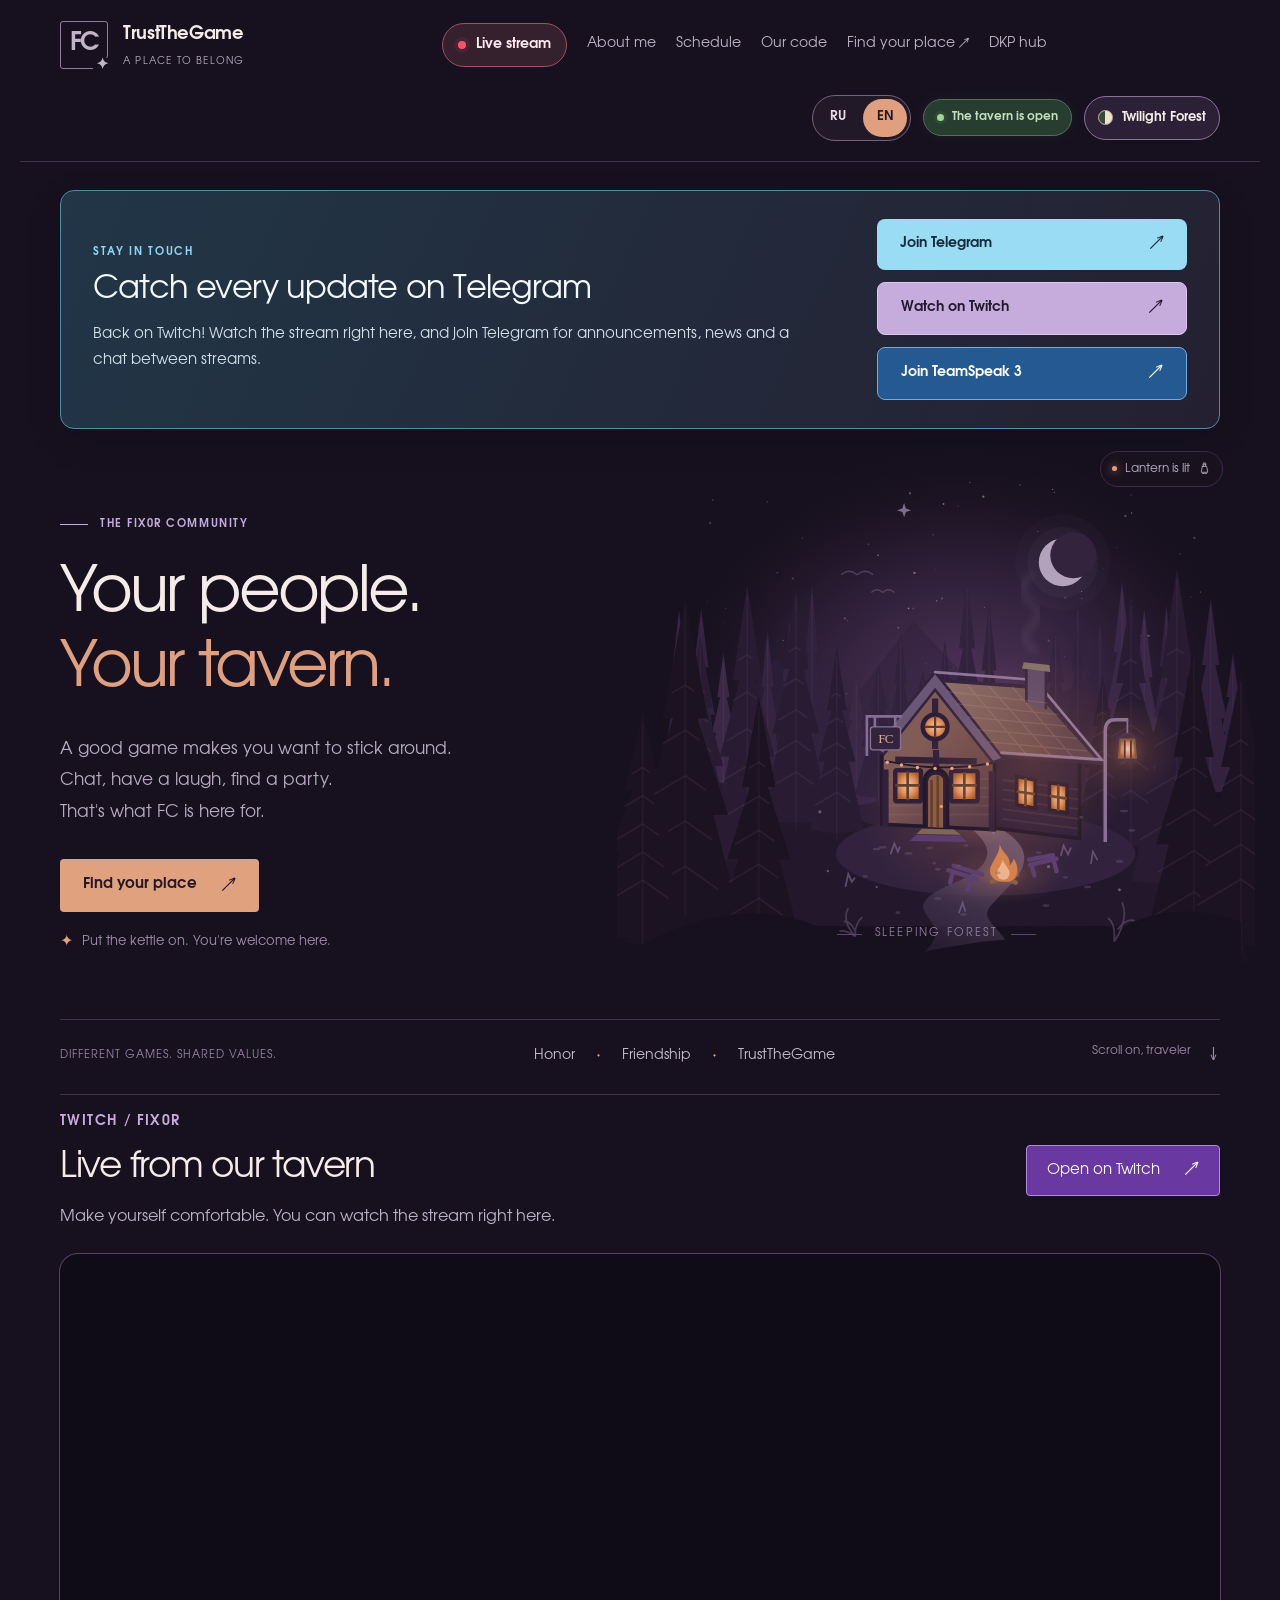
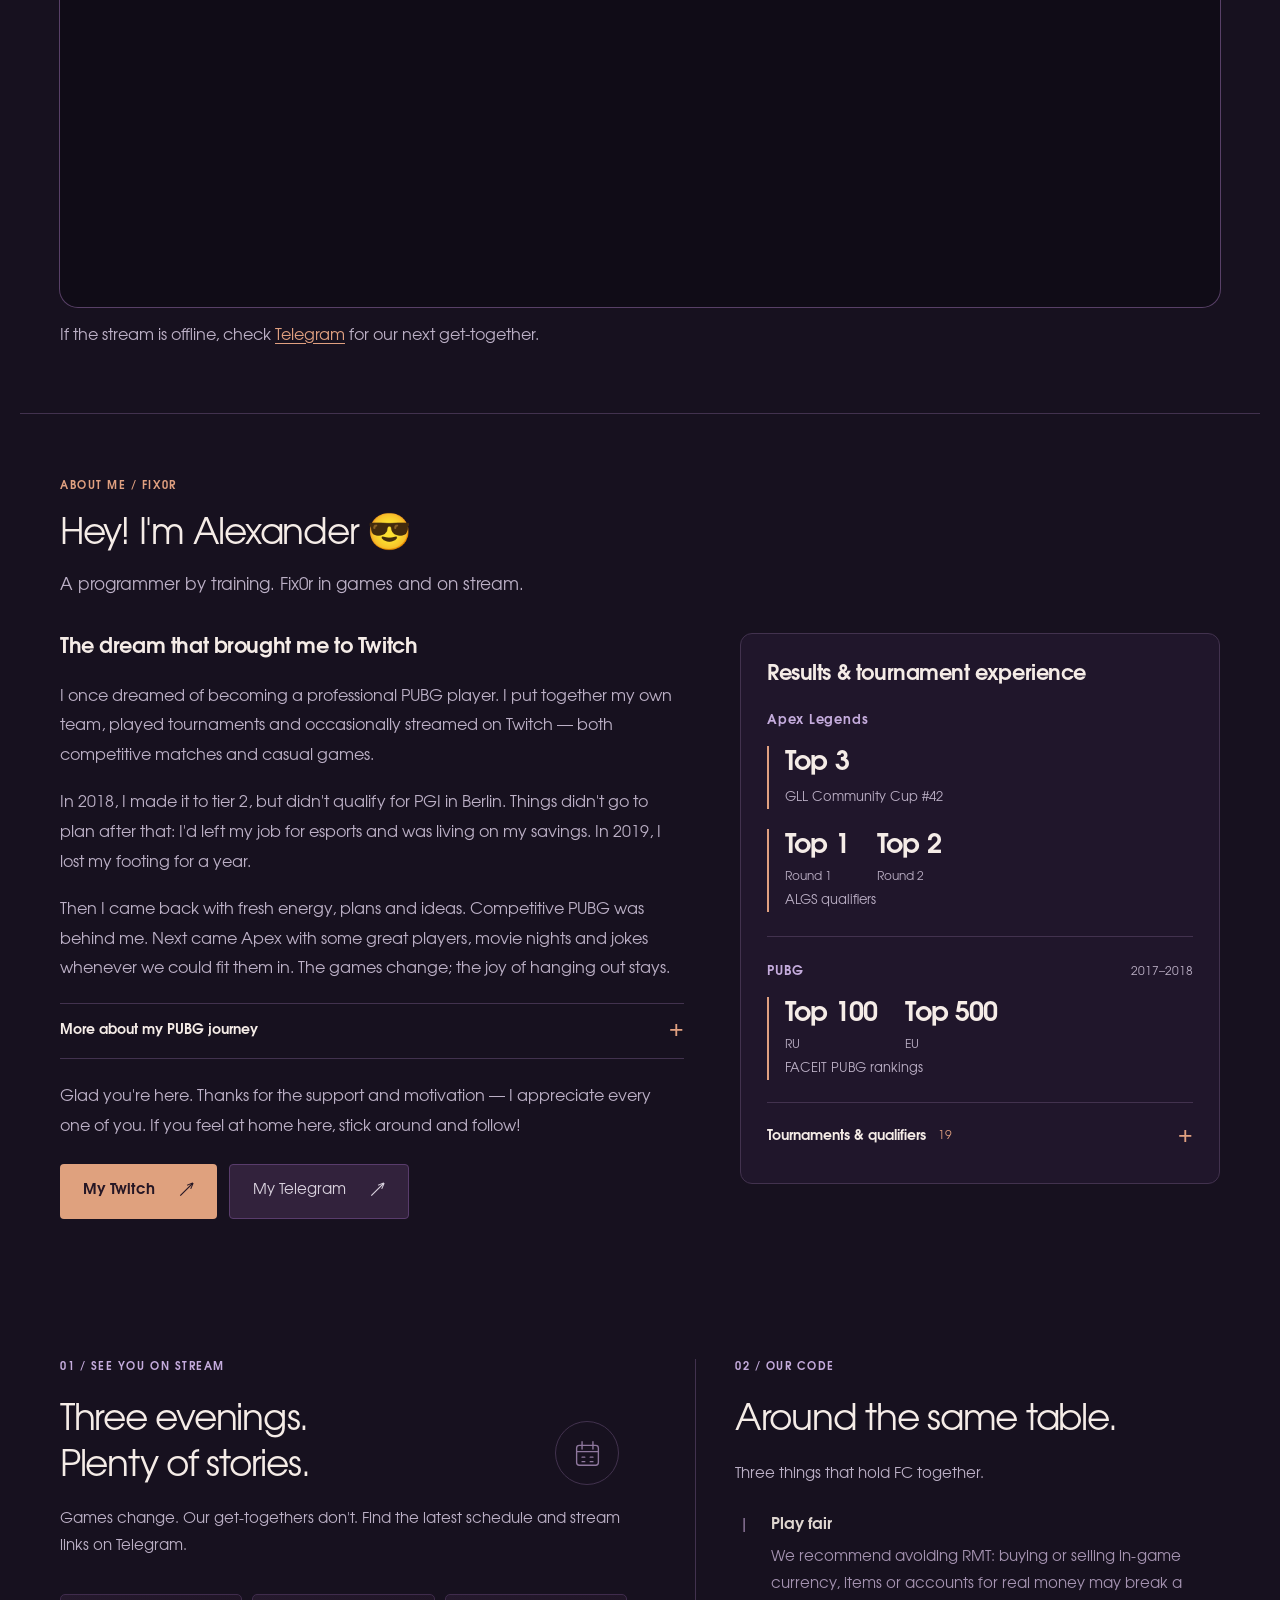
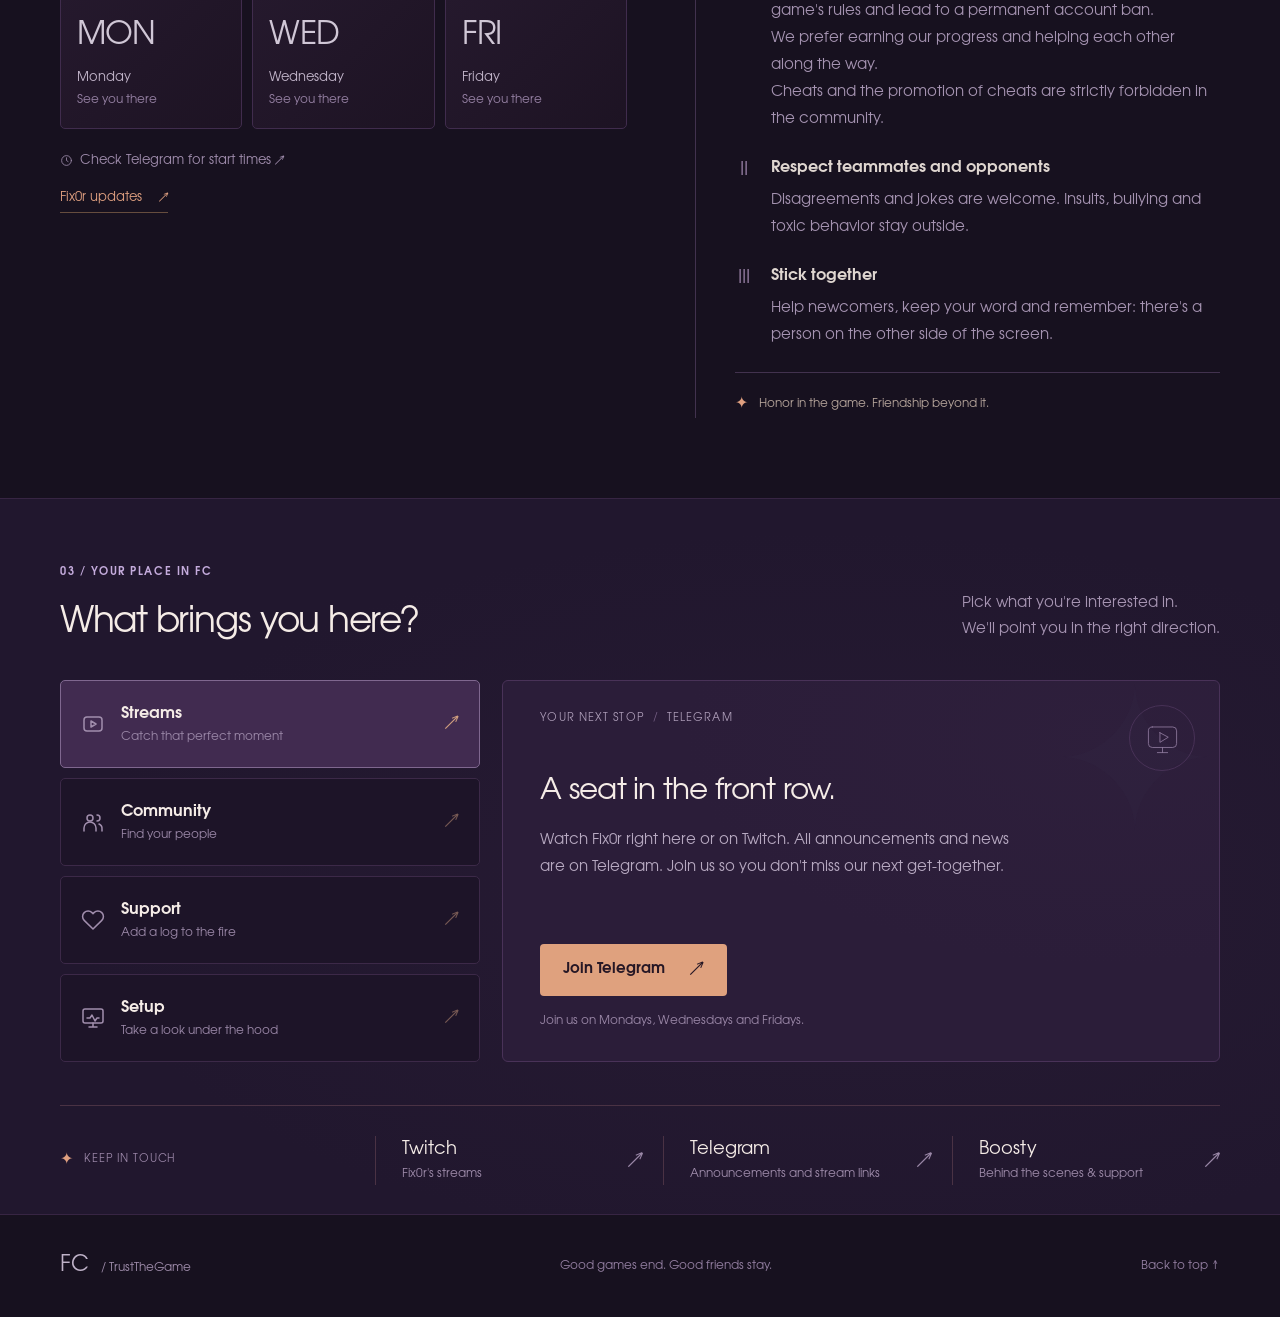
==== en/index.html @ a94eff2b "Add complete RU/EN interface and shared language switch" ====
<!doctype html>
<html lang="en" data-home-language="en">
<head>
  <meta charset="UTF-8">
  <meta name="viewport" content="width=device-width, initial-scale=1.0">
  <meta name="theme-color" content="#17111f">
  <meta name="robots" content="noindex, nofollow">
  <meta name="description" content="A cozy tavern for FC / TrustTheGame. Fix0r&#x27;s streams, friendship and fair play. Join us on Mondays, Wednesdays and Fridays.">
  <title>FC / TrustTheGame — Your Tavern</title>
  <link rel="icon" type="image/svg+xml" href="/favicon.svg">
  <script src="/language.js?v=1"></script>
  <script src="/theme.js?v=3"></script>
  <link rel="stylesheet" href="/style.css?v=8">
  <link rel="preload" href="/fonts/URWGothic-Book.otf" as="font" type="font/otf" crossorigin>
  <link rel="stylesheet" href="/typography.css">
  <link rel="stylesheet" href="/telegram-notice.css?v=5">
  <link rel="stylesheet" href="/twitch-player.css?v=1">
  <link rel="stylesheet" href="/stream-navigation.css?v=1">
  <link rel="stylesheet" href="/theme.css?v=4">
  <link rel="stylesheet" href="/about.css?v=1">
  <link rel="stylesheet" href="/language.css?v=1">
  <script src="/app.js?v=2" defer></script>
</head>
<body class="site-home">
  <a class="skip-link" href="#main">Skip to content</a>
  <header class="header wrap">
    <a class="brand" href="#home" aria-label="FC / TrustTheGame — home">
      <span class="brand-mark">FC<span class="brand-spark">✦</span></span>
      <span class="brand-name">TrustTheGame<span>A PLACE TO BELONG</span></span>
    </a>
    <nav aria-label="Main navigation">
      <a class="live-nav-link" href="#twitch-stream"><span class="live-nav-dot" aria-hidden="true"></span>Live stream</a>
      <a class="about-nav-link" href="#about">About me</a>
      <a href="#schedule">Schedule</a>
      <a href="#code">Our code</a>
      <a href="#explore">Find your place <span aria-hidden="true">↗</span></a>
    <a href="/dkp/?lang=en">DKP hub</a></nav>
    <div class="header-tools"><div class="language-switch" role="group" aria-label="Site language"><a href="/?lang=ru" data-language="ru" lang="ru" hreflang="ru" aria-label="Русский">RU</a><a href="/en/?lang=en" data-language="en" lang="en" hreflang="en" aria-label="English" aria-current="true">EN</a></div><span class="welcome-badge" aria-label="The tavern is open"><span class="welcome-dot" aria-hidden="true"></span>The tavern is open</span><button class="theme-toggle" type="button" data-theme-toggle aria-label="Forest &amp; Cream theme" aria-pressed="false" hidden><span class="theme-swatch" aria-hidden="true"></span><span data-theme-label>Twilight Forest</span></button></div>
  </header>
  <main id="main">
    <section class="telegram-notice wrap" aria-labelledby="telegram-title">
      <div class="telegram-notice-card">
        <div class="telegram-notice-copy">
          <p class="telegram-kicker">STAY IN TOUCH</p>
          <h2 id="telegram-title">Catch every update on Telegram</h2>
          <p>Back on Twitch! Watch the stream right here, and join Telegram for announcements, news and a chat between streams.</p>
        </div>
        <div class="telegram-notice-actions">
          <a class="button telegram-button" href="https://t.me/fix0rStream" target="_blank" rel="noopener noreferrer">Join Telegram <span aria-hidden="true">↗</span></a>
          <a class="button twitch-stream-button" href="https://www.twitch.tv/fix0r" target="_blank" rel="noopener noreferrer">Watch on Twitch <span aria-hidden="true">↗</span></a>
          <a class="button teamspeak-button" href="ts3server://sleepingforest.cleanvoice.ru" title="Open sleepingforest.cleanvoice.ru in TeamSpeak 3">Join TeamSpeak 3 <span aria-hidden="true">↗</span></a>
        </div>
      </div>
    </section>
    <section id="home" class="hero wrap" aria-labelledby="hero-title">
      <div class="hero-copy">
        <p class="eyebrow"><span></span> THE FIX0R COMMUNITY</p>
        <h1 id="hero-title">Your people.<br><em>Your tavern.</em></h1>
        <p class="intro">A good game makes you want to stick around.<br class="desktop-break"> Chat, have a laugh, find a party.<br class="desktop-break"> That&#x27;s what FC is here for.</p>
        <a class="button primary" href="#explore">Find your place <span aria-hidden="true">↗</span></a>
        <p class="hero-note"><span class="tiny-star" aria-hidden="true">✦</span> Put the kettle on. You&#x27;re welcome here.</p>
      </div>
      <div class="hero-art lantern-on">
        <img class="theme-art-original" src="/forest.svg" alt="The FC tavern among tall pines, under the stars and a warm lantern glow" width="720" height="650" fetchpriority="high">
        <img class="theme-art-forest" src="/forest-green.svg" alt="The FC tavern among tall pines, under the stars and a warm lantern glow" width="720" height="650" fetchpriority="high">
        <div class="art-caption"><span class="small-rule"></span> SLEEPING FOREST <span class="small-rule"></span></div>
        <button class="lantern-switch" type="button" aria-pressed="true" aria-label="Turn off the lantern"><span class="lantern-dot"></span><span id="lantern-label">Lantern is lit</span><svg viewBox="0 0 24 24" aria-hidden="true"><path d="M9 4h6M10 2h4M8 8h8l2 11H6L8 8Zm2-4v4m4-4v4M8 21h8"/></svg></button>
      </div>
      <div class="hero-bottom"><span>DIFFERENT GAMES. SHARED VALUES.</span><div><span>Honor</span><span class="diamond" aria-hidden="true">◆</span><span>Friendship</span><span class="diamond" aria-hidden="true">◆</span><span>TrustTheGame</span></div><a href="#schedule" aria-label="Go to the schedule">Scroll on, traveler <span aria-hidden="true">↓</span></a></div>
    </section>

    <section id="twitch-stream" class="twitch-stream wrap" aria-labelledby="twitch-stream-title">
      <div class="twitch-stream-heading">
        <div>
          <p class="twitch-stream-kicker">TWITCH / FIX0R</p>
          <h2 id="twitch-stream-title">Live from our tavern</h2>
          <p class="twitch-stream-intro">Make yourself comfortable. You can watch the stream right here.</p>
        </div>
        <a class="button twitch-stream-link" href="https://www.twitch.tv/fix0r" target="_blank" rel="noopener noreferrer">Open on Twitch <span aria-hidden="true">↗</span></a>
      </div>
      <div class="twitch-player-window">
        <iframe class="twitch-embed-frame"
          src="https://player.twitch.tv/?channel=fix0r&amp;parent=fix0r.ru&amp;parent=www.fix0r.ru&amp;parent=fix0r.online&amp;parent=www.fix0r.online&amp;parent=fc-trustthegame-tavern.mrfix0r.chatgpt.site&amp;autoplay=false"
          title="Fix0r live on Twitch" width="960" height="540"
          loading="lazy" allow="autoplay; fullscreen; picture-in-picture" allowfullscreen
          referrerpolicy="strict-origin-when-cross-origin"></iframe>
        <div class="twitch-mobile-note">
          <p>Turn your phone sideways to watch here, or open the stream on Twitch.</p>
          <a class="button twitch-stream-link" href="https://www.twitch.tv/fix0r" target="_blank" rel="noopener noreferrer">Watch on Twitch <span aria-hidden="true">↗</span></a>
        </div>
      </div>
      <p class="twitch-stream-note">If the stream is offline, check <a href="https://t.me/fix0rStream" target="_blank" rel="noopener noreferrer">Telegram</a> for our next get-together.</p>
    </section>

    <section id="about" class="about wrap" aria-labelledby="about-title">
      <div class="about-heading">
        <p class="eyebrow">ABOUT ME / FIX0R</p>
        <h2 id="about-title">Hey! I&#x27;m Alexander <span aria-hidden="true">😎</span></h2>
        <p class="about-intro">A programmer by training. Fix0r in games and on stream.</p>
      </div>
      <div class="about-grid">
        <div class="about-story">
          <h3>The dream that brought me to Twitch</h3>
          <p>I once dreamed of becoming a professional PUBG player. I put together my own team, played tournaments and occasionally streamed on Twitch — both competitive matches and casual games.</p>
          <p>In 2018, I made it to tier 2, but didn&#x27;t qualify for PGI in Berlin. Things didn&#x27;t go to plan after that: I&#x27;d left my job for esports and was living on my savings. In 2019, I lost my footing for a year.</p>
          <p>Then I came back with fresh energy, plans and ideas. Competitive PUBG was behind me. Next came Apex with some great players, movie nights and jokes whenever we could fit them in. The games change; the joy of hanging out stays.</p>
          <details class="about-details about-teams">
            <summary>More about my PUBG journey</summary>
            <div class="about-details-body">
              <p>I started as captain and shot-caller for RearGuarD, a team I built myself. I later played for Union, Per Aspera Ad Astra and Hello.</p>
              <p>I had offers from WinStrike and CrowCrowd: the first didn&#x27;t work out, and I turned down the second. Some former teammates went on to work at NaVi — not as players, just to be clear.</p>
              <p>Back then, the stream was almost entirely about competitive PUBG. Other games only appeared during breaks when I needed a change of pace.</p>
            </div>
          </details>
          <div class="about-thanks">
            <p>Glad you&#x27;re here. Thanks for the support and motivation — I appreciate every one of you. If you feel at home here, stick around and follow!</p>
            <div class="about-actions">
              <a class="button primary" href="https://www.twitch.tv/fix0r" target="_blank" rel="noopener noreferrer">My Twitch <span aria-hidden="true">↗</span></a>
              <a class="button secondary" href="https://t.me/fix0rStream" target="_blank" rel="noopener noreferrer">My Telegram <span aria-hidden="true">↗</span></a>
            </div>
          </div>
        </div>
        <div class="about-record" aria-labelledby="about-record-title">
          <h3 id="about-record-title">Results &amp; tournament experience</h3>
          <div class="about-game">
            <h4>Apex Legends</h4>
            <div class="about-result">
              <strong class="about-place">Top 3</strong>
              <p>GLL Community Cup #42</p>
            </div>
            <div class="about-result">
              <div class="about-rounds"><strong>Top 1 <small>Round 1</small></strong><strong>Top 2 <small>Round 2</small></strong></div>
              <p>ALGS qualifiers</p>
            </div>
          </div>
          <div class="about-game">
            <h4>PUBG <span>2017–2018</span></h4>
            <div class="about-result">
              <div class="about-rounds"><strong>Top 100 <small>RU</small></strong><strong>Top 500 <small>EU</small></strong></div>
              <p>FACEIT PUBG rankings</p>
            </div>
            <details class="about-details about-tournaments">
              <summary>Tournaments &amp; qualifiers <span class="about-count">19</span></summary>
              <div class="about-details-body">
                <p class="about-record-note">My PUBG tournament experience in 2017–2018.</p>
                <h5>Qualifiers</h5>
                <ul>
                  <li>IEM Katowice 2018 EU Open Qual</li>
                  <li>PGI Global Invitational CIS Qual</li>
                  <li>DreamHack PUBG Showdown Austin 2018 Qual</li>
                  <li>GLL Season 1 EU Open Qual</li>
                  <li>GLL Season 2 CIS Open Qual</li>
                  <li>GLL Season 3 CIS Open Qual</li>
                  <li>OGA Pit Series Open Qual</li>
                  <li>QIWI Teamplay Open Qual</li>
                </ul>
                <h5>Finals, series &amp; LAN events</h5>
                <ul>
                  <li>StarLadder Open Cup Finals</li>
                  <li>PUBGOnline OpenSeries</li>
                  <li>MID.TV</li>
                  <li>XPulZ CIS Tournaments</li>
                  <li>DreamHack Weekly</li>
                  <li>Legion Esports</li>
                  <li>Omen by HP Family Dinner</li>
                  <li>Company Vacation — Duo — Wild West</li>
                  <li>Chicken Breakfast — Sanhok EU</li>
                  <li>MOVE UP Esports PUBG Duo LAN</li>
                  <li>Alienware Cup Duo LAN</li>
                </ul>
              </div>
            </details>
          </div>
        </div>
      </div>
    </section>


    <section class="gathering wrap" aria-label="Streams and community rules">
      <div id="schedule" class="schedule">
        <p class="eyebrow">01 / SEE YOU ON STREAM</p>
        <div class="section-title"><h2>Three evenings.<br>Plenty of stories.</h2><span class="line-icon"><svg viewBox="0 0 32 32" aria-hidden="true"><rect x="4" y="7" width="24" height="22" rx="3"/><path d="M4 14h24M10 3v8M22 3v8m-12 9h3m6 0h3m-12 5h3m6 0h3"/></svg></span></div>
        <p class="section-intro">Games change. Our get-togethers don&#x27;t. Find the latest schedule and stream links on Telegram.</p>
        <div class="days" aria-label="Streaming days">
          <div class="day"><span class="day-abbr">MON</span><span>Monday</span><small>See you there</small></div>
          <div class="day"><span class="day-abbr">WED</span><span>Wednesday</span><small>See you there</small></div>
          <div class="day"><span class="day-abbr">FRI</span><span>Friday</span><small>See you there</small></div>
        </div>
        <div class="schedule-foot"><span><svg viewBox="0 0 24 24" aria-hidden="true"><circle cx="12" cy="12" r="9"/><path d="M12 7v5l3 2"/></svg><a href="https://t.me/fix0rStream" target="_blank" rel="noopener noreferrer">Check Telegram for start times ↗</a></span><a href="https://t.me/fix0rStream" target="_blank" rel="noopener noreferrer">Fix0r updates <span aria-hidden="true">↗</span></a></div>
      </div>
      <div id="code" class="code-card">
        <p class="eyebrow">02 / OUR CODE</p>
        <h2>Around the same table.</h2>
        <p class="section-intro">Three things that hold FC together.</p>
        <ul class="rules">
          <li><span class="rule-number">I</span><div><h3>Play fair</h3><p>We recommend avoiding RMT: buying or selling in-game currency, items or accounts for real money may break a game&#x27;s rules and lead to a permanent account ban.</p><p>We prefer earning our progress and helping each other along the way.</p><p>Cheats and the promotion of cheats are strictly forbidden in the community.</p></div></li>
          <li><span class="rule-number">II</span><div><h3>Respect teammates and opponents</h3><p>Disagreements and jokes are welcome. Insults, bullying and toxic behavior stay outside.</p></div></li>
          <li><span class="rule-number">III</span><div><h3>Stick together</h3><p>Help newcomers, keep your word and remember: there&#x27;s a person on the other side of the screen.</p></div></li>
        </ul>
        <div class="code-signature"><span class="tiny-star" aria-hidden="true">✦</span> Honor in the game. Friendship beyond it.</div>
      </div>
    </section>

    <section id="explore" class="explore" aria-labelledby="explore-title">
      <div class="wrap">
        <div class="explore-header"><div><p class="eyebrow">03 / YOUR PLACE IN FC</p><h2 id="explore-title">What brings you here?</h2></div><p>Pick what you&#x27;re interested in.<br>We&#x27;ll point you in the right direction.</p></div>
        <div class="navigator">
          <div class="interest-list" role="tablist" aria-label="What interests you" aria-orientation="vertical">
            <button id="tab-streams" class="interest active" type="button" role="tab" aria-selected="true" aria-controls="panel-streams" tabindex="0" data-interest="streams"><span class="interest-icon"><svg viewBox="0 0 24 24" aria-hidden="true"><rect x="3" y="5" width="18" height="14" rx="3"/><path d="m10 9 5 3-5 3V9Z"/></svg></span><span><strong>Streams</strong><small>Catch that perfect moment</small></span><span class="interest-arrow" aria-hidden="true">↗</span></button>
            <button id="tab-community" class="interest" type="button" role="tab" aria-selected="false" aria-controls="panel-community" tabindex="-1" data-interest="community"><span class="interest-icon"><svg viewBox="0 0 24 24" aria-hidden="true"><circle cx="9" cy="8" r="3"/><path d="M3 21v-3a6 6 0 0 1 12 0v3M16 5a3 3 0 0 1 0 6m2 3a5 5 0 0 1 3 5v2"/></svg></span><span><strong>Community</strong><small>Find your people</small></span><span class="interest-arrow" aria-hidden="true">↗</span></button>
            <button id="tab-support" class="interest" type="button" role="tab" aria-selected="false" aria-controls="panel-support" tabindex="-1" data-interest="support"><span class="interest-icon"><svg viewBox="0 0 24 24" aria-hidden="true"><path d="M20.8 4.6a5.5 5.5 0 0 0-7.8 0l-1 1-1-1a5.5 5.5 0 0 0-7.8 7.8L12 21l8.8-8.6a5.5 5.5 0 0 0 0-7.8Z"/></svg></span><span><strong>Support</strong><small>Add a log to the fire</small></span><span class="interest-arrow" aria-hidden="true">↗</span></button>
            <button id="tab-setup" class="interest" type="button" role="tab" aria-selected="false" aria-controls="panel-setup" tabindex="-1" data-interest="setup"><span class="interest-icon"><svg viewBox="0 0 24 24" aria-hidden="true"><rect x="2" y="3" width="20" height="14" rx="2"/><path d="M8 21h8m-4-4v4m-6-9h3l2-3 3 6 2-3h2"/></svg></span><span><strong>Setup</strong><small>Take a look under the hood</small></span><span class="interest-arrow" aria-hidden="true">↗</span></button>
          </div>
          <div class="panels">
            <div id="panel-streams" class="interest-panel" role="tabpanel" aria-labelledby="tab-streams" tabindex="0">
              <span class="panel-tag">YOUR NEXT STOP <span aria-hidden="true">/</span> TELEGRAM</span>
              <div class="panel-emblem" aria-hidden="true"><svg viewBox="0 0 64 64"><rect x="10" y="14" width="44" height="32" rx="6"/><path d="m28 23 13 7-13 8V23ZM24 54h16m-8-8v8"/></svg></div>
              <h3>A seat in the front row.</h3>
              <p>Watch Fix0r right here or on Twitch. All announcements and news are on Telegram. Join us so you don&#x27;t miss our next get-together.</p>
              <a class="button primary" href="https://t.me/fix0rStream" target="_blank" rel="noopener noreferrer">Join Telegram <span aria-hidden="true">↗</span></a>
              <span class="panel-footnote">Join us on Mondays, Wednesdays and Fridays.</span>
            </div>
            <div id="panel-community" class="interest-panel" role="tabpanel" aria-labelledby="tab-community" tabindex="0" hidden>
              <span class="panel-tag">YOUR NEXT STOP <span aria-hidden="true">/</span> COMMUNITY</span>
              <div class="panel-emblem" aria-hidden="true"><svg viewBox="0 0 64 64"><circle cx="24" cy="23" r="8"/><path d="M8 53v-5a16 16 0 0 1 32 0v5M42 15a8 8 0 0 1 0 16m3 8a13 13 0 0 1 12 13"/></svg></div>
              <h3>There&#x27;s a seat for you.</h3>
              <p>Drop into TeamSpeak 3 or Discord to find a party, hang out and coordinate in-game. Telegram has all the announcements and news to keep you in the loop.</p>
              <div class="community-actions">
                <a class="button primary" href="ts3server://sleepingforest.cleanvoice.ru">Join TeamSpeak 3 <span aria-hidden="true">↗</span></a>
                <a class="button discord-button" href="https://discord.gg/ShpFugY2jz" target="_blank" rel="noopener noreferrer">Join Discord <span aria-hidden="true">↗</span></a>
              </div>
              <span class="panel-footnote">Server: <strong style="overflow-wrap:anywhere">sleepingforest.cleanvoice.ru</strong><br>You&#x27;ll need TeamSpeak 3 installed. If the button doesn&#x27;t work, open Connections → Connect and enter the server address.</span>
            </div>
            <div id="panel-support" class="interest-panel" role="tabpanel" aria-labelledby="tab-support" tabindex="0" hidden>
              <span class="panel-tag">YOUR NEXT STOP <span aria-hidden="true">/</span> BOOSTY</span>
              <div class="panel-emblem" aria-hidden="true"><svg viewBox="0 0 64 64"><path d="M32 55 11 34a13 13 0 0 1 18-19l3 3 3-3a13 13 0 0 1 18 19L32 55Z"/><path d="m32 25 2 6 6 1-6 2-2 6-2-6-6-2 6-1 2-6Z"/></svg></div>
              <h3>Keep the fire burning.</h3>
              <p>On Boosty: the story of FC, life behind the stream, bots and Fix0r&#x27;s tech experiments. Your support keeps it all going. And you don&#x27;t need a subscription to belong here.</p>
              <a class="button primary" href="https://boosty.to/fix0r" target="_blank" rel="noopener noreferrer">Visit Boosty <span aria-hidden="true">↗</span></a>
              <span class="panel-footnote">Thanks for keeping the tavern going.</span>
            </div>
            <div id="panel-setup" class="interest-panel setup-panel" role="tabpanel" aria-labelledby="tab-setup" tabindex="0" hidden>
              <span class="panel-tag">YOUR NEXT STOP <span aria-hidden="true">/</span> BEHIND THE SCENES</span>
              <h3>Magic? Almost. My setup.</h3>
              <p>What powers Fix0r&#x27;s stream: solid hardware, OBS and a little homemade code.</p>
              <dl class="specs"><div><dt>CPU</dt><dd>Intel Core i9-14900K</dd></div><div><dt>GPU</dt><dd>RTX 4090 TUF OC</dd></div><div><dt>Memory</dt><dd>32 GB DDR5</dd></div><div><dt>Behind the scenes</dt><dd>OBS · Streamer.bot · AI bot</dd></div></dl>
              <details class="full-setup"><summary>More setup details <span aria-hidden="true">+</span></summary><dl class="specs"><div><dt>Motherboard</dt><dd>ROG STRIX Z790-H</dd></div><div><dt>SSD</dt><dd>Samsung 990 PRO · 1 TB</dd></div><div><dt>Power supply</dt><dd>Dark Power 13 · 1000 W</dd></div><div><dt>Cooling</dt><dd>ARCTIC Liquid Freezer III 420</dd></div><div><dt>Case</dt><dd>Lian Li Lancool III</dd></div></dl></details>
              <span class="panel-footnote">Got a question about the setup? Find us on TeamSpeak 3: <span style="overflow-wrap:anywhere">sleepingforest.cleanvoice.ru</span>.</span>
            </div>
          </div>
        </div>
        <div class="places" aria-label="Find FC online">
          <div class="places-label"><span class="tiny-star" aria-hidden="true">✦</span> KEEP IN TOUCH</div>
          <a class="place" href="https://www.twitch.tv/fix0r" target="_blank" rel="noopener noreferrer"><span><strong>Twitch</strong><small>Fix0r&#x27;s streams</small></span><span aria-hidden="true">↗</span></a>
          <a class="place" href="https://t.me/fix0rStream" target="_blank" rel="noopener noreferrer"><span><strong>Telegram</strong><small>Announcements and stream links</small></span><span aria-hidden="true">↗</span></a>
          <a class="place" href="https://boosty.to/fix0r" target="_blank" rel="noopener noreferrer"><span><strong>Boosty</strong><small>Behind the scenes &amp; support</small></span><span aria-hidden="true">↗</span></a>
        </div>
      </div>
    </section>
  </main>
  <footer class="footer wrap"><a class="footer-brand" href="#home">FC <span>/ TrustTheGame</span></a><span>Good games end. Good friends stay.</span><a href="#home" aria-label="Back to top">Back to top ↑</a></footer>
</body>
</html>
---- style.css ----
@charset "UTF-8";
:root{--bg:#17111f;--bg2:#20162b;--ink:#f5ece7;--muted:#bcb0c6;--accent:#c5acdd;--copper:#e0a080;--line:#42324e;--serif:Georgia,'Times New Roman',serif;--sans:Arial,Helvetica,sans-serif;color-scheme:dark;font-family:var(--sans);color:var(--ink);background:var(--bg)}
*{box-sizing:border-box}html{scroll-behavior:smooth;scroll-padding-top:26px}body{margin:0;font-size:15px;line-height:1.6;-webkit-font-smoothing:antialiased}a{color:inherit;text-decoration:none}button{font:inherit;color:inherit;cursor:pointer}button,a{-webkit-tap-highlight-color:transparent}button{border:0}svg{width:24px;height:24px;fill:none;stroke:currentColor;stroke-width:1.5;stroke-linecap:round;stroke-linejoin:round}button:focus-visible,a:focus-visible,summary:focus-visible,[tabindex]:focus-visible{outline:2px solid var(--copper);outline-offset:6px}::selection{background:#735d81;color:#fff}.wrap{max-width:1240px;padding-left:40px;padding-right:40px;margin:auto}.header{height:108px;display:flex;align-items:center;justify-content:space-between;border-bottom:1px solid var(--line);position:relative;z-index:2;gap:24px}.brand{display:flex;align-items:center;gap:15px}.brand-mark{display:block;position:relative;border:1px solid #917ba0;color:#c1b4c9;font:700 27px var(--serif);letter-spacing:-2px;width:48px;height:48px;display:grid;place-items:center;border-radius:3px 3px 14px 3px}.brand-spark{position:absolute;bottom:-6px;right:-5px;font-size:15px;background:var(--bg);line-height:16px;padding:0 3px;letter-spacing:0}.brand-name{font-size:17px;letter-spacing:-.3px;font-weight:600}.brand-name>span{font-size:8px;letter-spacing:2.2px;display:block;color:var(--muted);margin-top:3px;font-weight:400}.header nav{display:flex;gap:30px;color:#c0b4c8;font-size:13px}.header nav a{transition:color .2s}.header nav a:hover{color:var(--copper)}.header nav a:last-child span{padding-left:8px;color:var(--copper)}.welcome-badge{border:1px solid #4f725a;border-radius:40px;padding:7px 13px;background:#263d30;color:#c2dfbb;font-size:10px;font-weight:600;white-space:nowrap;display:flex;gap:8px;align-items:center;box-shadow:0 0 16px #7dbb7110}.welcome-dot{width:7px;height:7px;flex-shrink:0;border-radius:50%;background:#a3d58d;box-shadow:0 0 0 3px #a3d58d14}
.hero{display:grid;grid-template-columns:1fr 1.03fr;position:relative;isolation:isolate}.hero-copy{padding-top:87px;z-index:1}.eyebrow{font-size:10px;line-height:1.6;letter-spacing:2.2px;font-weight:600;color:var(--accent);margin:0 0 25px}.hero .eyebrow{display:flex;gap:12px;align-items:center}.eyebrow>span:not(.panel-tag span){width:28px;height:1px;background:var(--accent)}h1,h2,h3,p{margin-top:0}h1{font:400 clamp(58px,6.05vw,83px)/1.08 var(--serif);letter-spacing:-4px;margin-bottom:26px;white-space:nowrap}h1 em{font-weight:400;color:var(--copper)}.intro{color:#b8aac2;font-size:15px;line-height:1.85;margin:0 0 31px}.button{display:inline-flex;align-items:center;justify-content:space-between;gap:36px;font-size:13px;line-height:1.4;min-height:49px;padding:15px 23px;border-radius:4px;transition:background .2s,transform .2s;max-width:100%}.button span{font-size:19px;line-height:16px}.primary{color:#261725;background:#dfa17e;font-weight:600}.primary:hover{background:#efb697;transform:translateY(-2px)}.secondary{background:#32223c;border:1px solid #593c6c;color:#dad3df}.secondary:hover{background:#432e51;transform:translateY(-2px)}.hero-note{font-size:11px;color:#a290ae;margin-top:17px;margin-bottom:0;display:flex;align-items:center;gap:9px}.tiny-star{color:var(--copper);font-size:16px}.hero-art{position:relative;align-self:stretch;margin-left:-14px;margin-right:-35px;min-height:590px}.hero-art:after{content:'';position:absolute;width:230px;height:230px;background:radial-gradient(ellipse,#e1834834,transparent 65%);left:47%;top:36%;pointer-events:none;opacity:0;transition:opacity 1s}.hero-art.lantern-on:after{opacity:1}.hero-art img{width:100%;height:auto;display:block;margin-top:6px;filter:saturate(.6) brightness(.68);transition:filter .9s}.hero-art.lantern-on img{filter:saturate(1) brightness(1)}.art-caption{position:absolute;bottom:75px;left:0;right:0;display:flex;align-items:center;justify-content:center;gap:13px;font-size:9px;letter-spacing:3px;color:#9782a5}.small-rule{width:25px;height:1px;background:#5e4072}.lantern-switch{position:absolute;right:32px;top:22px;display:flex;gap:8px;align-items:center;color:var(--muted);font-size:10px;border:1px solid #3d294a;background:#1a121fb8;border-radius:40px;padding:7px 11px;z-index:1}.lantern-switch:hover{border-color:var(--copper)}.lantern-switch svg{width:13px;height:13px}.lantern-dot{height:5px;width:5px;border-radius:50%;background:#685575;transition:background .4s,box-shadow .4s}.lantern-on .lantern-dot{background:var(--copper);box-shadow:0 0 9px #e59564}.hero-bottom{grid-column:1/-1;display:flex;align-items:center;justify-content:space-between;border-top:1px solid var(--line);border-bottom:1px solid var(--line);min-height:76px;gap:20px}.hero-bottom>span{font-size:9px;letter-spacing:1.5px;color:#9a86a7}.hero-bottom>div{display:flex;align-items:center;gap:21px;font-size:13px;color:#c8bdcf}.diamond{font-size:5px;color:var(--copper)}.hero-bottom>a{font-size:10px;color:#9b87a8;display:flex;gap:16px}.hero-bottom>a span{font-size:18px}
.gathering{display:grid;grid-template-columns:1.08fr 1fr;gap:68px;padding-top:76px;padding-bottom:80px}.gathering .eyebrow{margin-bottom:22px}h2{font:400 41px/1.16 var(--serif);letter-spacing:-1.2px;margin-bottom:17px}.section-title{display:flex;align-items:center;justify-content:space-between;gap:10px}.line-icon{height:64px;width:64px;border:1px solid var(--line);border-radius:50%;display:grid;place-items:center;color:#8f789e;margin-right:8px}.line-icon svg{width:29px;height:29px}.section-intro{font-size:13px;color:var(--muted);margin-bottom:30px}.days{display:grid;grid-template-columns:repeat(3,1fr);gap:10px;margin-top:34px}.day{display:flex;flex-direction:column;align-items:flex-start;gap:1px;padding:22px 16px 17px;background:linear-gradient(135deg,#25192d,#1d1323);border:1px solid #402c4d;border-radius:5px}.day-abbr{font-family:var(--serif);font-size:36px;line-height:1.1;letter-spacing:-1px;color:#d0c7d6;margin-bottom:11px}.day>span:not(.day-abbr){font-size:12px;color:#c3b6cb}.day small{font-size:10px;color:#9883a6}.schedule-foot{padding-top:21px;display:flex;flex-direction:column;gap:16px}.schedule-foot>span{display:flex;align-items:center;gap:7px;font-size:11px;color:#a18eae}.schedule-foot svg{width:13px;height:13px}.schedule-foot>a{font-size:12px;color:var(--copper);align-self:start;border-bottom:1px solid #664d3e;padding-bottom:3px}.schedule-foot>a span{padding-left:13px}.code-card{position:relative;padding-left:39px;border-left:1px solid var(--line)}.code-card h2{font-size:36px;margin-top:4px}.code-card .section-intro{margin-bottom:25px}.rules{list-style:none;margin:0;padding:0}.rules li{display:flex;gap:18px;margin-bottom:19px}.rule-number{font:italic 20px/1.4 var(--serif);color:#907a9e;width:18px;flex-shrink:0;text-align:center}.rules h3{font-size:13px;margin-bottom:4px;font-weight:500;color:#dfd6d0}.rules p{font-size:12px;color:#a593b1;line-height:1.75;margin-bottom:0}.code-signature{font-size:10px;display:flex;align-items:center;gap:11px;color:#b8a79d;border-top:1px solid var(--line);padding-top:17px;margin-top:23px}
.explore{background:#21172e;border-top:1px solid #372543;border-bottom:1px solid #372543;padding-top:65px;padding-bottom:0;background-image:radial-gradient(ellipse at 65% 55%,#37264340,transparent 65%)}.explore-header{display:flex;align-items:flex-end;justify-content:space-between;gap:25px}.explore-header .eyebrow{margin-bottom:18px}.explore-header h2{font-size:46px;margin-bottom:0}.explore-header>p{font-size:12px;color:#a795b3;line-height:1.8;margin-bottom:3px}.navigator{display:grid;grid-template-columns:.82fr 1.4fr;margin-top:34px;gap:22px;margin-bottom:43px}.interest-list{display:flex;flex-direction:column;gap:10px}.interest{background:#1d1428;border:1px solid #3c2948;display:flex;align-items:center;gap:19px;text-align:left;padding:19px 21px;min-height:88px;border-radius:5px;transition:background .2s,border-color .2s;flex:1}.interest.active{background:#412b50;border-color:#7f678f}.interest:hover{border-color:#786287;background:#342141}.interest-icon{display:grid;place-items:center;color:#a18ead;flex-shrink:0}.interest-icon svg{width:24px;height:24px}.interest strong{font-size:14px;font-weight:500;display:block;line-height:1.6}.interest small{display:block;font-size:10px;color:#9c89a9}.interest-arrow{margin-left:auto;color:#d09e7f;font-size:19px;opacity:.5}.interest.active .interest-arrow{opacity:1}.panels{background:radial-gradient(ellipse at 85% 15%,#3b28482d,transparent 50%),#2b1d39;border:1px solid #493258;border-radius:6px;position:relative;overflow:hidden;min-height:382px}.panels:after{content:'✦';font-size:200px;color:#7f678f07;position:absolute;top:-69px;right:0;pointer-events:none}.interest-panel{padding:29px 37px 29px;position:relative;height:100%;display:flex;flex-direction:column;align-items:flex-start;animation:arrive .25s ease}[hidden]{display:none!important}.panel-tag{font-size:9px;letter-spacing:1.7px;color:#ad9db8;display:flex;gap:14px;margin-bottom:40px}.panel-tag>span{color:#796288}.interest-panel h3{font:400 33px/1.2 var(--serif);letter-spacing:-.7px;margin-bottom:15px;position:relative;z-index:1;max-width:80%}.interest-panel>p{font-size:13px;color:#b7a9c1;line-height:1.9;max-width:485px;margin-bottom:24px;position:relative;z-index:1}.panel-emblem{position:absolute;top:24px;right:24px;border:1px solid #473156;border-radius:50%;width:66px;height:66px;display:grid;place-items:center;color:#927ca0}.panel-emblem svg{width:41px;height:41px;stroke-width:1.3}.interest-panel .button{margin-top:auto}.panel-footnote{font-size:10px;color:#9b88a8;margin-top:15px;line-height:1.6}.setup-panel .panel-tag{margin-bottom:26px}.setup-panel h3{max-width:100%;font-size:31px}.setup-panel>p{font-size:12px;line-height:1.7;margin-bottom:12px}.specs{width:100%;margin:0;font-size:12px}.specs>div{display:flex;justify-content:space-between;gap:12px;padding:7px 0;border-bottom:1px solid #3e2a4b}.specs dt{color:#a390af}.specs dd{margin:0;text-align:right;color:#d5cdda}.full-setup{width:100%;font-size:12px}.full-setup summary{list-style:none;display:flex;align-items:center;justify-content:space-between;padding:12px 0 0;cursor:pointer;color:var(--copper)}.full-setup summary::-webkit-details-marker{display:none}.full-setup summary span{font-size:19px;transition:transform .2s}.full-setup[open] summary span{transform:rotate(45deg)}.full-setup[open] summary{padding-bottom:8px}.places{display:grid;grid-template-columns:1.1fr 1fr 1fr 1fr;border-top:1px solid #4a3244;min-height:109px;align-items:center;gap:27px}.places-label{font-size:9px;letter-spacing:1.3px;color:#9b87a8;display:flex;align-items:center;gap:10px}.place{display:flex;align-items:center;justify-content:space-between;background:transparent;border-left:1px solid #4a3244;padding:0 0 0 26px;text-align:left;transition:color .2s;width:100%}.place strong{display:block;font-size:16px;line-height:1.6;font-weight:500}.place small{display:block;font-size:10px;color:#9f8cab}.place>span:last-child{font-size:21px;color:#9b88a8}.place:hover strong,.place:hover>span:last-child{color:var(--copper)}.footer{min-height:102px;display:flex;align-items:center;justify-content:space-between;gap:20px;color:#9580a3;font-size:10px}.footer-brand{font-family:var(--serif);font-size:21px;color:#bfb2c8}.footer-brand span{font:11px var(--sans);padding-left:6px;color:#a18ead}.footer>a:last-child{font-size:11px}.skip-link{position:absolute;top:-60px;left:20px;padding:10px 18px;background:var(--copper);color:var(--bg);z-index:20}.skip-link:focus{top:10px}@keyframes arrive{from{opacity:.4;transform:translateY(4px)}to{opacity:1;transform:translateY(0)}}
@media(min-width:1500px){.wrap{max-width:1320px}.hero-copy{padding-top:100px}.hero-art{min-height:620px}.art-caption{bottom:70px}.hero-bottom{min-height:82px}}
@media(max-width:1050px){.header nav{gap:19px}.welcome-badge{font-size:0;gap:0;padding:9px}.hero-copy{padding-top:64px}h1{font-size:66px;letter-spacing:-3.5px}.hero-art{min-height:550px;display:flex;align-items:center;margin-right:-25px;margin-left:-30px}.hero-art img{width:110%;max-width:110%;margin-left:-10%}.art-caption{bottom:64px}.hero-bottom>span{font-size:8px;max-width:145px}.gathering{gap:32px}.code-card{padding-left:30px}.day{padding:20px 11px 17px}.day>span:not(.day-abbr){font-size:11px}.navigator{grid-template-columns:.85fr 1.3fr;gap:17px}.interest{padding:18px 14px;gap:13px}.interest-panel{padding:27px}.interest-panel h3{font-size:30px;max-width:100%}.panel-tag{max-width:72%;font-size:8px;gap:8px}.panel-emblem{width:50px;height:50px;right:17px;top:17px}.panel-emblem svg{width:33px;height:33px}.places{gap:18px}.place{padding-left:18px}.places-label{font-size:8px;letter-spacing:1px}.hero-bottom>div{gap:15px}.section-title h2{font-size:37px}.line-icon{width:50px;height:50px;margin-right:0;flex-shrink:0}}
@media(max-width:760px){.wrap{padding-left:24px;padding-right:24px}.header{height:88px;flex-wrap:wrap;gap:12px}.brand-name{font-size:15px}.brand-name>span{font-size:7px;letter-spacing:1.5px}.brand-mark{width:39px;height:39px;font-size:23px}.brand{gap:11px}.header nav{margin-left:auto}.header nav a{font-size:11px}.header nav a:not(:last-child){display:none}.welcome-badge{display:none}.hero{grid-template-columns:1fr}.hero-copy{padding-top:47px}.hero .eyebrow{font-size:9px;margin-bottom:21px}h1{font-size:clamp(46px,10.8vw,76px);letter-spacing:-2.7px;line-height:1.08;margin-bottom:23px}.intro{font-size:14px;line-height:1.8;margin-bottom:25px}.hero-art{width:100%;min-width:0;margin:20px 0 24px;min-height:0;display:block;height:auto;aspect-ratio:auto;overflow:visible;align-self:start}.hero-art img{position:static;display:block;width:100%;height:auto;max-width:100%;margin:0;object-fit:contain}.hero-art:after{left:45%;top:37%;width:38%;height:38%}.lantern-switch{top:0;right:0;min-height:44px;padding:10px 14px;font-size:11px;touch-action:manipulation}.art-caption{position:static;margin:0;padding:0 0 12px;font-size:10px;letter-spacing:2.5px}.hero-bottom{display:flex;flex-wrap:wrap;justify-content:space-between;gap:12px;padding:22px 0;min-height:95px}.hero-bottom>span{max-width:100%;font-size:8px;letter-spacing:1.2px}.hero-bottom>div{font-size:12px;gap:16px}.hero-bottom>a{display:none}.gathering{grid-template-columns:1fr;gap:44px;padding-top:48px;padding-bottom:48px}.gathering .eyebrow{font-size:9px;margin-bottom:20px}h2,.section-title h2{font-size:37px}.section-intro{font-size:12px}.days{margin-top:26px;gap:8px}.day{padding:19px 12px 15px}.day-abbr{font-size:33px}.day>span:not(.day-abbr){font-size:11px}.day small{font-size:9px}.schedule-foot{gap:13px}.schedule-foot>span{font-size:10px}.code-card{padding:36px 0 0;border-left:0;border-top:1px solid var(--line)}.code-card h2{font-size:35px}.rules p{font-size:12px}.rules li{gap:17px;margin-bottom:22px}.code-signature{font-size:10px}.explore{padding-top:45px}.explore-header{display:block}.explore-header h2{font-size:40px}.explore-header>p{margin-top:17px;font-size:12px}.explore-header>p br{display:none}.explore-header .eyebrow{font-size:9px}.navigator{grid-template-columns:1fr;margin-top:25px;gap:15px;margin-bottom:32px}.interest-list{display:grid;grid-template-columns:1fr 1fr;gap:8px}.interest{padding:15px 12px;min-height:62px;gap:10px}.interest-icon svg{width:20px;height:20px}.interest strong{font-size:12px}.interest small{display:none}.interest-arrow{font-size:16px}.interest-panel{padding:25px 22px;min-height:366px}.panels{min-height:366px}.panel-emblem{right:18px;top:17px}.panel-tag{margin-bottom:38px;font-size:8px;letter-spacing:1px;max-width:76%}.interest-panel h3{font-size:29px}.interest-panel>p{font-size:12px;line-height:1.9}.interest-panel .button{font-size:12px;gap:24px;min-height:46px}.panel-footnote{font-size:9px}.setup-panel .panel-tag{max-width:100%;font-size:7px}.setup-panel h3{font-size:28px}.specs{font-size:10px}.specs>div{padding:8px 0}.places{grid-template-columns:1fr;gap:0;padding:0 0 15px}.places-label{padding-top:25px;padding-bottom:15px;font-size:9px}.place{border-left:0;border-top:1px solid #382744;padding:17px 0}.place strong{font-size:15px}.place small{font-size:11px}.place>span:last-child{font-size:24px}.footer{padding-top:27px;padding-bottom:27px;flex-wrap:wrap;gap:16px}.footer>span{order:3;width:100%;font-size:10px}.footer-brand{font-size:22px}.footer-brand span{font-size:10px}}
@media(max-width:370px){.wrap{padding-left:18px;padding-right:18px}.header nav a{font-size:10px}.brand-name{font-size:13px}.brand{gap:8px}h1{font-size:43px;letter-spacing:-2.4px}.interest{gap:7px;padding:14px 10px}.interest strong{font-size:11px}.interest-icon svg{width:18px}.hero-bottom>div{font-size:11px}.interest-panel{padding:25px 17px}.interest-panel h3{font-size:26px}.day{padding:18px 10px 14px}.day>span:not(.day-abbr){font-size:10px}}
@media(prefers-reduced-motion:reduce){html{scroll-behavior:auto}*,*:before,*:after{animation:none!important;transition:none!important}}

.schedule-foot>span a:hover{color:var(--copper);text-decoration:underline;text-underline-offset:3px}

/* Community voice links wrap independently on narrow screens. */
.community-actions{display:flex;flex-wrap:wrap;align-items:stretch;gap:12px;width:100%;margin-top:auto}
.interest-panel .community-actions .button{margin-top:0;min-width:0}
.discord-button{background:#5865f2;color:#fff;font-weight:600;border:1px solid #8590ff}
.discord-button:hover{background:#4752c4;transform:translateY(-2px)}
.discord-button:focus-visible{outline:3px solid #f5ece7;outline-offset:5px}
@media(max-width:760px){.community-actions .button{width:100%}}
---- typography.css ----
/* Rounded Cyrillic typography, served with the site. */
@font-face {
  font-family: 'FC Gothic';
  src: url('/fonts/URWGothic-Book.otf') format('opentype');
  font-style: normal;
  font-weight: 400;
  font-display: swap;
}
@font-face {
  font-family: 'FC Gothic';
  src: url('/fonts/URWGothic-Demi.otf') format('opentype');
  font-style: normal;
  font-weight: 600 800;
  font-display: swap;
}
:root {
  --sans: 'FC Gothic', 'Trebuchet MS', sans-serif;
  --serif: var(--sans);
}
body { font-size: 16px; line-height: 1.7; }
h1, h2, h3 { text-wrap: balance; }
.hero-copy, .schedule, .code-card, .panels { min-width: 0; }
h1 {
  font-size: clamp(44px, 4.8vw, 66px);
  line-height: 1.17;
  letter-spacing: -.045em;
  font-weight: 400;
  white-space: normal;
  margin-bottom: 25px;
}
h1 em { font-style: normal; }
h2, .section-title h2, .code-card h2, .explore-header h2 {
  font-size: clamp(30px, 2.8vw, 38px);
  line-height: 1.27;
  letter-spacing: -.035em;
  font-weight: 400;
}
.interest-panel h3, .setup-panel h3 {
  font-size: clamp(25px, 2.3vw, 30px);
  line-height: 1.32;
  letter-spacing: -.025em;
  max-width: 100%;
  font-weight: 400;
}
.intro { font-size: 17px; line-height: 1.85; }
.section-intro, .explore-header > p { font-size: 15px; line-height: 1.75; }
.rules p, .interest-panel > p, .setup-panel > p { font-size: 15px; line-height: 1.8; }
.rules h3 { font-size: 16px; line-height: 1.5; font-weight: 600; margin-bottom: 7px; }
.rules li { margin-bottom: 23px; }
.rule-number { font-size: 19px; font-style: normal; padding-top: 2px; }
.brand-name { font-size: 18px; letter-spacing: -.02em; }
.brand-name > span { font-size: 10px; letter-spacing: .12em; }
.brand-mark { font-size: 25px; letter-spacing: -.08em; }
.header nav { font-size: 14px; gap: 25px; }
.header nav a { white-space: nowrap; }
.welcome-badge { font-size: 12px; }
.eyebrow, .hero .eyebrow, .gathering .eyebrow, .explore-header .eyebrow {
  font-size: 11px;
  letter-spacing: .14em;
  line-height: 1.7;
}
.button, .interest-panel .button { font-size: 15px; line-height: 1.5; gap: 25px; }
.hero-note { font-size: 13px; }
.hero-bottom > span { font-size: 11px; letter-spacing: .09em; }
.hero-bottom > div { font-size: 14px; }
.hero-bottom > a { font-size: 12px; }
.art-caption { font-size: 11px; letter-spacing: .2em; }
.lantern-switch { font-size: 12px; }
.day-abbr { font-size: 32px; line-height: 1.2; letter-spacing: -.025em; }
.day > span:not(.day-abbr) { font-size: 13px; }
.day small { font-size: 12px; }
.schedule-foot > span, .schedule-foot > a { font-size: 13px; line-height: 1.65; }
.schedule-foot svg { flex-shrink: 0; }
.code-signature { font-size: 12px; line-height: 1.75; }
.interest strong { font-size: 16px; font-weight: 600; }
.interest small { font-size: 12px; line-height: 1.6; }
.interest { gap: 16px; padding: 20px; }
.interest-icon, .interest-arrow { flex-shrink: 0; }
.panel-tag, .setup-panel .panel-tag {
  font-size: 11px;
  line-height: 1.7;
  letter-spacing: .1em;
  flex-wrap: wrap;
  max-width: calc(100% - 64px);
  gap: 8px;
  min-height: 38px;
  margin-bottom: 25px;
}
.setup-panel .panel-tag { max-width: 100%; min-height: 0; }
.panel-footnote { font-size: 12px; line-height: 1.75; }
.specs, .full-setup { font-size: 14px; line-height: 1.65; }
.specs > div { padding: 9px 0; }
.specs dd { overflow-wrap: anywhere; }
.places { grid-template-columns: 1.1fr 1fr 1fr 1fr; gap: 20px; }
.places-label { font-size: 11px; letter-spacing: .08em; }
.place strong { font-size: 18px; }
.place small { font-size: 12px; line-height: 1.65; }
.footer { font-size: 12px; }
.footer-brand { font-size: 22px; }
.footer-brand span, .footer > a:last-child { font-size: 12px; }
@media (min-width: 761px) and (max-width: 1050px) {
  h1 { font-size: clamp(38px, 5vw, 52px); }
  .header nav { font-size: 13px; gap: 18px; }
  .welcome-badge { display: none; }
  .hero-bottom { flex-wrap: wrap; padding-top: 18px; padding-bottom: 18px; }
  .hero-bottom > span { max-width: none; }
  .days { gap: 7px; }
  .day { padding: 19px 10px; }
  .day > span:not(.day-abbr) { font-size: 12px; }
  .navigator { grid-template-columns: .9fr 1.3fr; }
  .interest { padding: 17px 14px; gap: 12px; }
  .interest-panel { padding: 27px; }
  .places { grid-template-columns: repeat(3, 1fr); gap: 20px; padding: 24px 0; }
  .places-label { grid-column: 1 / -1; }
  .places > .place:nth-child(2) { border-left: 0; padding-left: 0; }
}
@media (max-width: 760px) {
  .header { height: auto; min-height: 90px; padding-top: 20px; padding-bottom: 20px; }
  .brand-name { font-size: 16px; }
  .brand-name > span { font-size: 9px; letter-spacing: .1em; }
  .header nav { margin-left: 0; }
  .header nav a { font-size: 12px; }
  h1 { font-size: clamp(35px, 9.2vw, 60px); line-height: 1.2; letter-spacing: -.045em; }
  h2, .section-title h2, .code-card h2, .explore-header h2 { font-size: 30px; }
  .intro { font-size: 16px; line-height: 1.85; }
  .desktop-break { display: none; }
  .hero-note { font-size: 13px; }
  .hero-bottom > span { font-size: 11px; }
  .hero-bottom > div { font-size: 13px; gap: 15px; flex-wrap: wrap; }
  .art-caption { font-size: 10px; }
  .lantern-switch { font-size: 11px; }
  .day { padding: 18px 10px; }
  .day-abbr { font-size: 29px; }
  .day > span:not(.day-abbr) { font-size: 12px; }
  .day small { font-size: 11px; }
  .section-intro, .explore-header > p { font-size: 15px; }
  .rules p, .interest-panel > p, .setup-panel > p { font-size: 15px; }
  .code-signature { align-items: flex-start; }
  .interest { padding: 17px 12px; gap: 10px; }
  .interest strong { font-size: 14px; }
  .interest-panel { padding: 26px 22px; }
  .interest-panel h3, .setup-panel h3 { font-size: 26px; }
  .panel-tag, .setup-panel .panel-tag { font-size: 10px; letter-spacing: .08em; }
  .specs, .full-setup { font-size: 13px; }
  .specs > div { gap: 14px; }
  .specs dt { flex-shrink: 0; }
  .places { grid-template-columns: 1fr; gap: 0; }
  .place strong { font-size: 18px; }
  .place small { font-size: 13px; }
  .footer > span { font-size: 12px; line-height: 1.8; }
  .footer-brand span { font-size: 12px; }
}
@media (max-width: 370px) {
  .header nav { width: 100%; }
  .interest { gap: 7px; padding: 15px 9px; }
  .interest strong { font-size: 13px; }
  .interest-panel { padding: 24px 18px; }
  .day > span:not(.day-abbr) { font-size: 11px; }
}
---- telegram-notice.css ----
/* Telegram announcement, scoped to the homepage banner. */
.telegram-notice{padding-top:28px}
.telegram-notice-card{display:flex;align-items:center;justify-content:space-between;gap:32px;padding:28px 32px;border:1px solid #528ba2;border-radius:14px;background:linear-gradient(115deg,#213647,#242031);box-shadow:0 12px 35px #0002}
.telegram-notice-copy{max-width:730px;min-width:0}
.telegram-kicker{color:#90d7f4;font-size:11px;font-weight:700;letter-spacing:.15em;margin:0 0 8px}
.telegram-notice h2{color:#f3f8fc;font-size:clamp(25px,2.5vw,34px);line-height:1.25;margin:0 0 12px;letter-spacing:-.025em}
.telegram-notice-copy>p:last-child{color:#d2dfe9;font-size:15px;line-height:1.75;margin:0}
.telegram-button{flex-shrink:0;background:#9bdcf5;color:#142b3b;font-weight:700;border-radius:8px;gap:16px}
.telegram-button:hover{background:#c1edff}
.telegram-button:focus-visible{outline:3px solid #f5ece7;outline-offset:5px}
@media(max-width:900px){.telegram-notice-card{align-items:flex-start;flex-direction:column;gap:22px}}
@media(max-width:760px){.telegram-notice{padding-top:20px}.telegram-notice-card{padding:24px 20px}.telegram-button{width:100%;font-size:14px}}

.telegram-notice-actions{display:flex;flex-direction:column;gap:12px;flex:0 0 310px;max-width:100%}
.telegram-notice-actions .button{width:100%;min-width:0;font-size:14px;gap:12px}
.twitch-stream-button{background:#c5acdd;color:#24182f;font-weight:700;border-radius:8px;border:1px solid #dcc8ed}
.twitch-stream-button:hover{background:#dcc8ed}
.twitch-stream-button:focus-visible{outline:3px solid #f5ece7;outline-offset:5px}
@media(max-width:900px){.telegram-notice-actions{flex-basis:auto;width:100%;flex-direction:row;flex-wrap:wrap}.telegram-notice-actions .button{flex:1 1 260px}}

.teamspeak-button{background:#245a91;color:#fff;font-weight:700;border-radius:8px;border:1px solid #77a9db}
.teamspeak-button:hover{background:#2d6eae}
.teamspeak-button:focus-visible{outline:3px solid #f5ece7;outline-offset:5px}
---- twitch-player.css ----
.twitch-stream {
  padding-block: 16px 64px;
  scroll-margin-top: 24px;
}
.twitch-stream-heading {
  display: flex;
  align-items: center;
  justify-content: space-between;
  flex-wrap: wrap;
  gap: 20px 32px;
  margin-bottom: 24px;
}
.twitch-stream-kicker {
  margin: 0 0 12px;
  color: #c5acdd;
  font-size: .875rem;
  font-weight: 700;
  letter-spacing: .1em;
}
.twitch-stream-heading h2 {
  margin: 0;
  color: var(--ink, #f5ece7);
}
.twitch-stream-intro,
.twitch-stream-note {
  color: var(--muted, #bcb0c6);
  font-size: 1rem;
  line-height: 1.65;
}
.twitch-stream-intro { margin: 12px 0 0; }
.twitch-stream .twitch-stream-link {
  min-height: 48px;
  padding: 14px 20px;
  border: 1px solid #b388e0;
  background: #6938a0;
  color: #fff;
  font-size: .9375rem;
  line-height: 1.4;
  text-align: center;
  white-space: normal;
  text-decoration: none;
}
.twitch-stream .twitch-stream-link:hover { background: #7c48b6; }
.twitch-stream a:focus-visible {
  outline: 3px solid #e0a080;
  outline-offset: 5px;
}
.twitch-player-window {
  container: fc-twitch / inline-size;
  width: 100%;
  min-width: 0;
  border-radius: 18px;
  background: #100c17;
  box-shadow: 0 0 0 1px #584067;
}
.twitch-embed-frame {
  display: block;
  width: 100%;
  height: auto;
  min-height: 300px;
  aspect-ratio: 16 / 9;
  border: 0;
  border-radius: inherit;
}
.twitch-mobile-note { display: none; }
.twitch-stream-note { margin: 16px 0 0; }
.twitch-stream-note a {
  color: #e0a080;
  text-decoration: underline;
  text-underline-offset: 3px;
}
/* Twitch requires at least 400 × 300 CSS pixels. Keep its controls unclipped. */
@container fc-twitch (max-width: 399px) {
  .twitch-embed-frame { display: none; }
  .twitch-mobile-note {
    display: grid;
    justify-items: start;
    gap: 20px;
    padding: 28px 22px;
    color: #f5ece7;
    font-size: 1rem;
    line-height: 1.65;
  }
  .twitch-mobile-note p { margin: 0; }
}
@media (max-width: 760px) {
  .twitch-stream { padding-block: 8px 40px; }
  .twitch-stream-heading { gap: 18px; margin-bottom: 20px; }
}
---- stream-navigation.css ----
.header {
  height: auto;
  min-height: 108px;
  padding-top: 20px;
  padding-bottom: 20px;
}
.header .brand,
.header .welcome-badge { flex-shrink: 0; }
.header nav {
  min-width: 0;
  align-items: center;
  justify-content: center;
  flex-wrap: wrap;
  column-gap: 20px;
  row-gap: 10px;
}
.header nav a.live-nav-link {
  display: inline-flex;
  align-items: center;
  justify-content: center;
  gap: 10px;
  min-height: 44px;
  padding: 10px 15px;
  border: 1px solid #a05064;
  border-radius: 999px;
  background: #35202e;
  color: #ffe8ed;
  font-size: 14px;
  font-weight: 700;
  line-height: 1.4;
  white-space: normal;
  text-align: center;
  text-decoration: none;
  transition: background .2s, border-color .2s;
}
.header nav a.live-nav-link:hover {
  background: #4b293b;
  border-color: #ee8297;
  color: #fff;
}
.header nav a.live-nav-link:focus-visible {
  outline: 3px solid #e0a080;
  outline-offset: 4px;
}
.header nav .live-nav-dot {
  display: block;
  flex: 0 0 8px;
  width: 8px;
  height: 8px;
  padding: 0;
  border-radius: 50%;
  background: #ff5268;
  box-shadow: 0 0 0 4px #ff526817;
}
#twitch-stream { scroll-margin-top: 24px; }
@media (max-width: 1100px) {
  .header { flex-wrap: wrap; }
  .header nav {
    order: 3;
    flex-basis: 100%;
    margin-left: 0;
    justify-content: flex-start;
  }
}
@media (max-width: 760px) {
  .header { min-height: 90px; gap: 16px; }
  .header nav { gap: 10px 16px; }
  .header nav a { min-height: 44px; align-content: center; }
  .header nav a.live-nav-link { display: inline-flex; font-size: 14px; }
}
@media (prefers-reduced-motion: reduce) {
  html { scroll-behavior: auto; }
  .header nav a.live-nav-link { transition: none; }
}
---- theme.css ----
/* Shared theme control. The original palette remains the default. */
:root { --theme-control-bg:#2b2035; --theme-control-text:#f5ece7; --theme-control-border:#8b729c; }
.header-tools { display:flex; align-items:center; gap:12px; flex-shrink:0; max-width:100%; }
.theme-toggle {
  display:inline-flex; align-items:center; justify-content:center; gap:9px;
  width:auto; min-height:44px; max-width:100%; margin:0; padding:10px 13px;
  border:1px solid var(--theme-control-border); border-radius:999px;
  background:var(--theme-control-bg); color:var(--theme-control-text);
  font:600 13px/1.4 'FC Gothic',Gothic,'Trebuchet MS',sans-serif;
  white-space:nowrap; cursor:pointer; flex-shrink:0;
}
.theme-toggle:hover { background:var(--theme-control-bg); border-color:currentColor; }
.theme-toggle:focus-visible { outline:3px solid var(--theme-control-text); outline-offset:4px; }
.theme-toggle .theme-swatch { display:block; float:none; width:15px; height:15px; flex:0 0 15px; border:1px solid #bdb8ac; border-radius:50%; background:linear-gradient(90deg,#364838 50%,#f2e2cb 50%); }
.theme-toggle [data-theme-label] { float:none; }
.theme-toggle[hidden] { display:none; }
.site-home .header { flex-wrap:wrap; }
.site-home .header nav { flex:1 1 540px; }
.site-home .header-tools { margin-left:auto; flex-wrap:wrap; justify-content:flex-end; }
.site-home .hero-art .theme-art-forest { display:none; }
.dkp-app header { gap:16px; flex-wrap:wrap; }
.dkp-app .header-tools { flex-wrap:wrap; justify-content:flex-end; }
@media(max-width:1100px) { .site-home .header nav { flex-basis:100%; } }
@media(max-width:500px) {
  .site-home .header-tools { gap:8px; }
  .theme-toggle { font-size:12px; padding:9px 11px; }
  .dkp-app .header-tools { gap:12px; }
}

/* Palette sampled from the supplied swatches: forest #364838, cream #f2e2cb. */
:root[data-theme="forest"] {
  color-scheme:light;
  --bg:#f2e2cb; --bg2:#f9efdf; --ink:#283c2e; --muted:#58604e;
  --accent:#364838; --copper:#805436; --line:#c2bba3;
  --theme-control-bg:#364838; --theme-control-text:#f2e2cb; --theme-control-border:#364838;
  background:var(--bg); color:var(--ink);
}
[data-theme="forest"] body { background:var(--bg); color:var(--ink); }
[data-theme="forest"] ::selection { background:#364838; color:#f2e2cb; }
[data-theme="forest"] :is(a,button,input,select,textarea,summary,[tabindex]):focus-visible { outline-color:#805436; }

/* Homepage: paper surfaces and deep green accents, with platform colors retained. */
[data-theme="forest"] .site-home :is(.brand-mark,.header nav,.hero-bottom>div,.day-abbr,.rules h3,.specs dd,.footer-brand) { color:var(--ink); }
[data-theme="forest"] .site-home :is(.intro,.hero-note,.art-caption,.hero-bottom>span,.hero-bottom>a,.day>span:not(.day-abbr),.day small,.schedule-foot>span,.rules p,.code-signature,.explore-header>p,.interest small,.panel-tag,.panel-tag>span,.interest-panel>p,.panel-footnote,.specs dt,.places-label,.place small,.place>span:last-child,.footer,.footer-brand span) { color:var(--muted); }
[data-theme="forest"] .site-home :is(.line-icon,.rule-number,.interest-icon,.panel-emblem) { color:#65755d; border-color:var(--line); }
html[data-theme="forest"] .site-home .brand-mark { background:#364838; color:#f2e2cb; border-color:#364838; }
[data-theme="forest"] .site-home .brand-spark { color:#805436; }
[data-theme="forest"] .site-home .small-rule { background:#9b9f85; }
[data-theme="forest"] .site-home .primary { background:#364838; color:#f2e2cb; }
[data-theme="forest"] .site-home .primary:hover { background:#435d47; }
[data-theme="forest"] .site-home .secondary { background:#e7ddc7; color:#364838; border-color:#89947d; }
[data-theme="forest"] .site-home .secondary:hover { background:#d5d9c2; }
[data-theme="forest"] .site-home .welcome-badge { color:#364838; background:#e0e5ce; border-color:#94a284; box-shadow:none; }
[data-theme="forest"] .site-home .welcome-dot { background:#426540; box-shadow:0 0 0 3px #42654016; }
[data-theme="forest"] .site-home .header nav a.live-nav-link { background:#f8eadb; color:#783528; border-color:#b8816e; }
[data-theme="forest"] .site-home .header nav a.live-nav-link:hover { background:#edd5c1; }
[data-theme="forest"] .site-home .live-nav-dot { background:#b44435; box-shadow:0 0 0 4px #b4443515; }
[data-theme="forest"] .site-home .telegram-notice-card { background:#364838; border-color:#364838; box-shadow:0 12px 32px #36483812; }
[data-theme="forest"] .site-home .telegram-kicker { color:#d0dabd; }
[data-theme="forest"] .site-home .telegram-notice h2 { color:#fff5e5; }
[data-theme="forest"] .site-home .telegram-notice-copy>p:last-child { color:#e5dcc9; }
[data-theme="forest"] .site-home .telegram-notice-actions .button:focus-visible { outline-color:#f2e2cb; }
[data-theme="forest"] .site-home .hero-art .theme-art-original { display:none; }
[data-theme="forest"] .site-home .hero-art .theme-art-forest { display:block; }
[data-theme="forest"] .site-home .hero-art img { filter:saturate(.65) brightness(.9); }
[data-theme="forest"] .site-home .hero-art.lantern-on img { filter:none; }
[data-theme="forest"] .site-home .lantern-switch { background:#f9efdfed; color:#364838; border-color:#89947d; }
[data-theme="forest"] .site-home .lantern-dot { background:#65755d; }
[data-theme="forest"] .site-home .lantern-on .lantern-dot { background:#956039; box-shadow:0 0 8px #b9845655; }
[data-theme="forest"] .site-home .day { background:#f9efdf; border-color:var(--line); }
[data-theme="forest"] .site-home .schedule-foot>a { border-color:#a48563; }
[data-theme="forest"] .site-home .explore { background:#e5ddc7; border-color:var(--line); }
[data-theme="forest"] .site-home .interest { background:#f2e2cb; border-color:#b6b29b; }
[data-theme="forest"] .site-home .interest:hover { background:#dbe0c9; border-color:#65755d; }
[data-theme="forest"] .site-home .interest.active { background:#364838; color:#f2e2cb; border-color:#364838; }
[data-theme="forest"] .site-home .interest.active :is(small,.interest-icon,.interest-arrow) { color:#e5dcc9; }
[data-theme="forest"] .site-home .interest-arrow { color:#805436; opacity:1; }
[data-theme="forest"] .site-home .panels { background:#f9efdf; border-color:#b6b29b; }
[data-theme="forest"] .site-home .panels:after { color:#36483808; }
[data-theme="forest"] .site-home :is(.specs>div,.places,.place) { border-color:var(--line); }
[data-theme="forest"] .site-home .twitch-stream-kicker { color:#805436; }
[data-theme="forest"] .site-home .twitch-player-window { background:#364838; box-shadow:0 0 0 1px #89947d; }
[data-theme="forest"] .site-home .twitch-mobile-note { color:#f2e2cb; }
[data-theme="forest"] .site-home .twitch-stream-note a { color:#805436; }
[data-theme="forest"] .site-home .skip-link { background:#364838; color:#f2e2cb; }

/* DKP: all forms, notices, lists and state colors share the light palette. */
[data-theme="forest"] .dkp-app { color:#283c2e; }
[data-theme="forest"] .dkp-app a { color:#364838; }
[data-theme="forest"] .dkp-app :where(p,small,.brand span,footer,.announcement-meta) { color:#58604e; }
[data-theme="forest"] .dkp-app :is(.brand,.identity,label) { color:#283c2e; }
[data-theme="forest"] .dkp-app :is(.eyebrow,th,footer span) { color:#805436; }
/* Keep the original background placement, with the illustration as the only layer. */
[data-theme="forest"] .dkp-app aside { background:url('/forest-green.svg') center bottom/cover no-repeat; }
[data-theme="forest"] .dkp-app .crest { color:#f2e2cbe6; text-shadow:0 2px 4px #283c2e; }
@media(min-width:801px) {
  [data-theme="forest"] .dkp-app aside :is(h1,p,small) {
    color:#fff5e5;
    text-shadow:0 1px 2px #1d3021,1px 0 #1d3021,-1px 0 #1d3021,0 -1px #1d3021;
  }
}
[data-theme="forest"] .dkp-app .card { background:#f9efdf; border-color:#c2bba3; box-shadow:0 16px 60px #36483810; }
[data-theme="forest"] .dkp-app :is(input,select,textarea) { background:#fff8ed; color:#283c2e; border-color:#8d927d; color-scheme:light; }
[data-theme="forest"] .dkp-app input::placeholder,[data-theme="forest"] .dkp-app textarea::placeholder { color:#646c59; opacity:1; }
[data-theme="forest"] .dkp-app input[type="checkbox"] { accent-color:#364838; }
[data-theme="forest"] .dkp-app button { background:#364838; color:#f2e2cb; }
[data-theme="forest"] .dkp-app button:hover { background:#435d47; }
[data-theme="forest"] .dkp-app button.secondary { background:#e7ddc7; color:#364838; border-color:#8d927d; }
[data-theme="forest"] .dkp-app button.secondary:hover { background:#d5d9c2; }
[data-theme="forest"] .dkp-app :is(.foot,details,footer,th,td,.operation,.announcement-list-item) { border-color:#c2bba3; }
[data-theme="forest"] .dkp-app .notice { background:#e4e9d4; color:#314832; }
[data-theme="forest"] .dkp-app .error { background:#f4ddd5; color:#822f24; }
[data-theme="forest"] .dkp-app :is(.notice,.error) :is(p,small) { color:inherit; }
[data-theme="forest"] .dkp-app summary { color:#364838; }
[data-theme="forest"] .dkp-app .event-card { background:#f5ead7; border-color:#a1aa92; }
[data-theme="forest"] .dkp-app .status { background:#e0e5ce; color:#364838; }
[data-theme="forest"] .dkp-app .award-box { background:#e9e6d0; border-color:#9ca588; }
[data-theme="forest"] .dkp-app .event-link { background:#e0e5ce; color:#364838; }
[data-theme="forest"] .event-state-open { --event-accent:#4a7752; --event-text:#295134; --event-bg:#e4edd9; --event-badge:#cfdfc5; }
[data-theme="forest"] .event-state-awarded { --event-accent:#818578; --event-text:#454f47; --event-bg:#ede8db; --event-badge:#dcded3; }
[data-theme="forest"] .event-state-cancelled { --event-accent:#ae6a54; --event-text:#7d3828; --event-bg:#f2e0d5; --event-badge:#eacbbd; }
[data-theme="forest"] .dkp-app .event-card[class*="event-state-"] { background:var(--event-bg); border-color:var(--event-accent); }
[data-theme="forest"] .dkp-app .event-card[class*="event-state-"] h3 a { color:var(--event-text); }
[data-theme="forest"] .dkp-app :is(.event-card,.event-heading)[class*="event-state-"] .status { color:var(--event-text); background:var(--event-badge); border-color:var(--event-accent); }
[data-theme="forest"] .dkp-app .profile-email { color:#3d6171; }
[data-theme="forest"] .dkp-app .profile-role { background:#e9d4b5; color:#644624; border-color:#a68b64; }
[data-theme="forest"] .dkp-app .profile-button { background:#e7ddc7; color:#364838; border-color:#98a088; }
[data-theme="forest"] .dkp-app .profile-button:hover { background:#d5d9c2; border-color:#65755d; }
[data-theme="forest"] .dkp-app .profile-button-primary { background:#364838; color:#f2e2cb; border-color:#364838; }
[data-theme="forest"] .dkp-app .profile-button-primary:hover { background:#435d47; }
[data-theme="forest"] .dkp-app .profile-button-manage { background:#f9efdf; }
[data-theme="forest"] .dkp-app .profile-button-announcements { background:#e8bf83; color:#49321d; border-color:#a47b45; }
[data-theme="forest"] .dkp-app .profile-button-announcements:hover { background:#f4d5a5; }
[data-theme="forest"] .dkp-app .next-event { background:#e4edd9; border-color:#94aa83; border-left-color:#4a7752; }
[data-theme="forest"] .dkp-app :is(.next-event h3,.next-event-type,.next-event-title,.next-event-time strong) { color:#295134; }
[data-theme="forest"] .dkp-app :is(.next-event-time,.next-event-reward,.next-event-empty) { color:#4e6047; }
[data-theme="forest"] .dkp-app .next-event-link { background:#cfdfc5; color:#295134; border-color:#859d78; }
[data-theme="forest"] .dkp-app .next-event-link:hover { background:#bdcfb1; }
[data-theme="forest"] .dkp-app .profile-slider-controls { background:#ece0cd; border-color:#a7aa95; }
[data-theme="forest"] .dkp-app .profile-slider-controls label { color:#4e6047; }
[data-theme="forest"] .dkp-app .profile-slider-controls label:hover { background:#d5d9c2; color:#364838; }
[data-theme="forest"] .dkp-app #profile-slide-event:checked~.profile-slider-controls label[for="profile-slide-event"],
[data-theme="forest"] .dkp-app #profile-slide-auction:checked~.profile-slider-controls label[for="profile-slide-auction"] { background:#364838; color:#f2e2cb; }
[data-theme="forest"] .dkp-app #profile-slide-event:focus-visible~.profile-slider-controls label[for="profile-slide-event"],
[data-theme="forest"] .dkp-app #profile-slide-auction:focus-visible~.profile-slider-controls label[for="profile-slide-auction"] { outline-color:#805436; }
[data-theme="forest"] .dkp-app .announcement-banner { background:#efdfc2; border-color:#b79466; }
[data-theme="forest"] .dkp-app .announcement-banner :is(summary,summary strong,small) { color:#674725; }
[data-theme="forest"] .dkp-app .announcement-body { color:#283c2e; }
@media(max-width:800px) { [data-theme="forest"] .dkp-app aside { background:none; } }
---- about.css ----
/* Biography and competitive history use the active site's shared palette. */
.site-home .header nav a.about-nav-link { display:inline-flex; align-items:center; min-height:44px; }
.about { padding-top:64px; padding-bottom:64px; border-top:1px solid var(--line); scroll-margin-top:24px; }
.about-heading { margin-bottom:32px; }
.about .eyebrow { margin:0 0 16px; color:var(--copper); }
.about h2 { margin:0 0 14px; }
.about-intro { margin:0; color:var(--muted); font-size:17px; }
.about-grid { display:grid; grid-template-columns:minmax(0,1.3fr) minmax(0,1fr); gap:56px; align-items:start; }
.about h3 { margin:0 0 20px; font-size:21px; font-weight:600; line-height:1.4; letter-spacing:-.02em; }
.about-story>p,.about-details-body>p,.about-thanks>p { color:var(--muted); margin:0 0 18px; line-height:1.85; }
.about-details { border-top:1px solid var(--line); border-bottom:1px solid var(--line); }
.about-details>summary { display:flex; align-items:center; gap:12px; min-height:54px; padding:14px 0; color:var(--ink); font-size:14px; font-weight:600; line-height:1.6; cursor:pointer; list-style:none; }
.about-details>summary::-webkit-details-marker { display:none; }
.about-details>summary::after { content:'+'; margin-left:auto; color:var(--copper); font-size:24px; font-weight:400; line-height:1; }
.about-details[open]>summary::after { content:'−'; }
.about-details>summary:hover { color:var(--copper); }
.about-details-body { padding:4px 0 18px; font-size:14px; }
.about-details-body>p:last-child { margin-bottom:0; }
.about-thanks { margin-top:24px; }
.about-actions { display:flex; flex-wrap:wrap; gap:12px; margin-top:22px; }
.about-actions .button { min-height:46px; }
.about-record { padding:26px; background:var(--bg2); border:1px solid var(--line); border-radius:12px; }
.about-game+.about-game { margin-top:24px; padding-top:24px; border-top:1px solid var(--line); }
.about-game h4 { display:flex; align-items:baseline; justify-content:space-between; flex-wrap:wrap; gap:8px; margin:0 0 14px; color:var(--accent); font-size:13px; font-weight:600; letter-spacing:.06em; }
.about-game h4>span { color:var(--muted); font-size:12px; font-weight:400; letter-spacing:0; }
.about-result { border-left:2px solid var(--copper); padding-left:16px; }
.about-result+.about-result { margin-top:20px; }
.about-place,.about-rounds>strong { display:block; font-size:27px; font-weight:600; line-height:1.35; letter-spacing:-.03em; color:var(--ink); }
.about-result p { margin:5px 0 0; color:var(--muted); font-size:13px; }
.about-rounds { display:flex; flex-wrap:wrap; gap:12px 28px; }
.about-rounds small { display:block; margin-top:3px; color:var(--muted); font-size:12px; font-weight:400; letter-spacing:0; }
.about-tournaments { margin-top:22px; border-bottom:0; }
.about-tournaments>summary { padding-bottom:0; }
.about-tournaments[open]>summary { padding-bottom:14px; }
.about-count { color:var(--copper); font-size:12px; font-weight:400; }
.about-record-note { font-size:12px; }
.about-details h5 { margin:20px 0 10px; font-size:13px; font-weight:600; color:var(--ink); }
.about-details ul { margin:0; padding-left:18px; color:var(--muted); }
.about-details li { margin:0 0 8px; padding-left:3px; overflow-wrap:anywhere; }
.about-details li::marker { color:var(--copper); }
@media(max-width:1050px) { .about-grid { gap:30px; } .about-record { padding:22px; } }
@media(max-width:760px) {
  .about { padding-top:44px; padding-bottom:44px; }
  .about-heading { margin-bottom:26px; }
  .about-intro { font-size:15px; }
  .about-grid { grid-template-columns:1fr; gap:32px; }
  .about h3 { font-size:19px; }
  .about-story>p,.about-thanks>p { font-size:15px; }
  .about-record { padding:22px 20px; }
  .about-actions .button { flex:1 1 150px; justify-content:space-between; }
  .about-details>summary { font-size:13px; }
}
@media(max-width:370px) { .about-record { padding:20px 16px; } .about-rounds { gap:12px 20px; } }
---- language.css ----
.language-switch {
  display: inline-flex;
  flex: 0 0 auto;
  align-items: center;
  gap: 3px;
  padding: 3px;
  border: 1px solid #77617f;
  border-radius: 999px;
  background: #211928;
}
.language-switch a {
  display: inline-flex;
  align-items: center;
  justify-content: center;
  min-width: 44px;
  min-height: 38px;
  padding: 7px 10px;
  border-radius: 999px;
  color: #e8dce9;
  font: inherit;
  font-size: 13px;
  font-weight: 700;
  line-height: 1.3;
  text-decoration: none;
}
.language-switch a[aria-current] { background: #e0a080; color: #251820; }
.language-switch a:hover { box-shadow: inset 0 0 0 1px currentColor; }
.language-switch a:focus-visible { outline: 3px solid #e0a080; outline-offset: 3px; }
[data-theme="forest"] .language-switch { background: #eee2cd; border-color: #8a8f78; }
[data-theme="forest"] .language-switch a { color: #344635; }
[data-theme="forest"] .language-switch a[aria-current] { background: #364838; color: #fff7e8; }
.header-tools { flex-wrap: wrap; }
html[lang="en"] .day-abbr { font-size: clamp(22px, 3vw, 32px); }
html[lang="en"] .hero h1 { font-size: clamp(42px, 5vw, 76px); }
@media (max-width: 760px) {
  .language-switch a { min-height: 40px; }
  .site-home .header-tools { width: 100%; justify-content: flex-start; margin-left: 0; }
  html[lang="en"] .site-home .header nav { gap: 10px 14px; }
  html[lang="en"] .day > span:not(.day-abbr) { font-size: 12px; }
  html[lang="en"] .day small { font-size: 11px; }
}
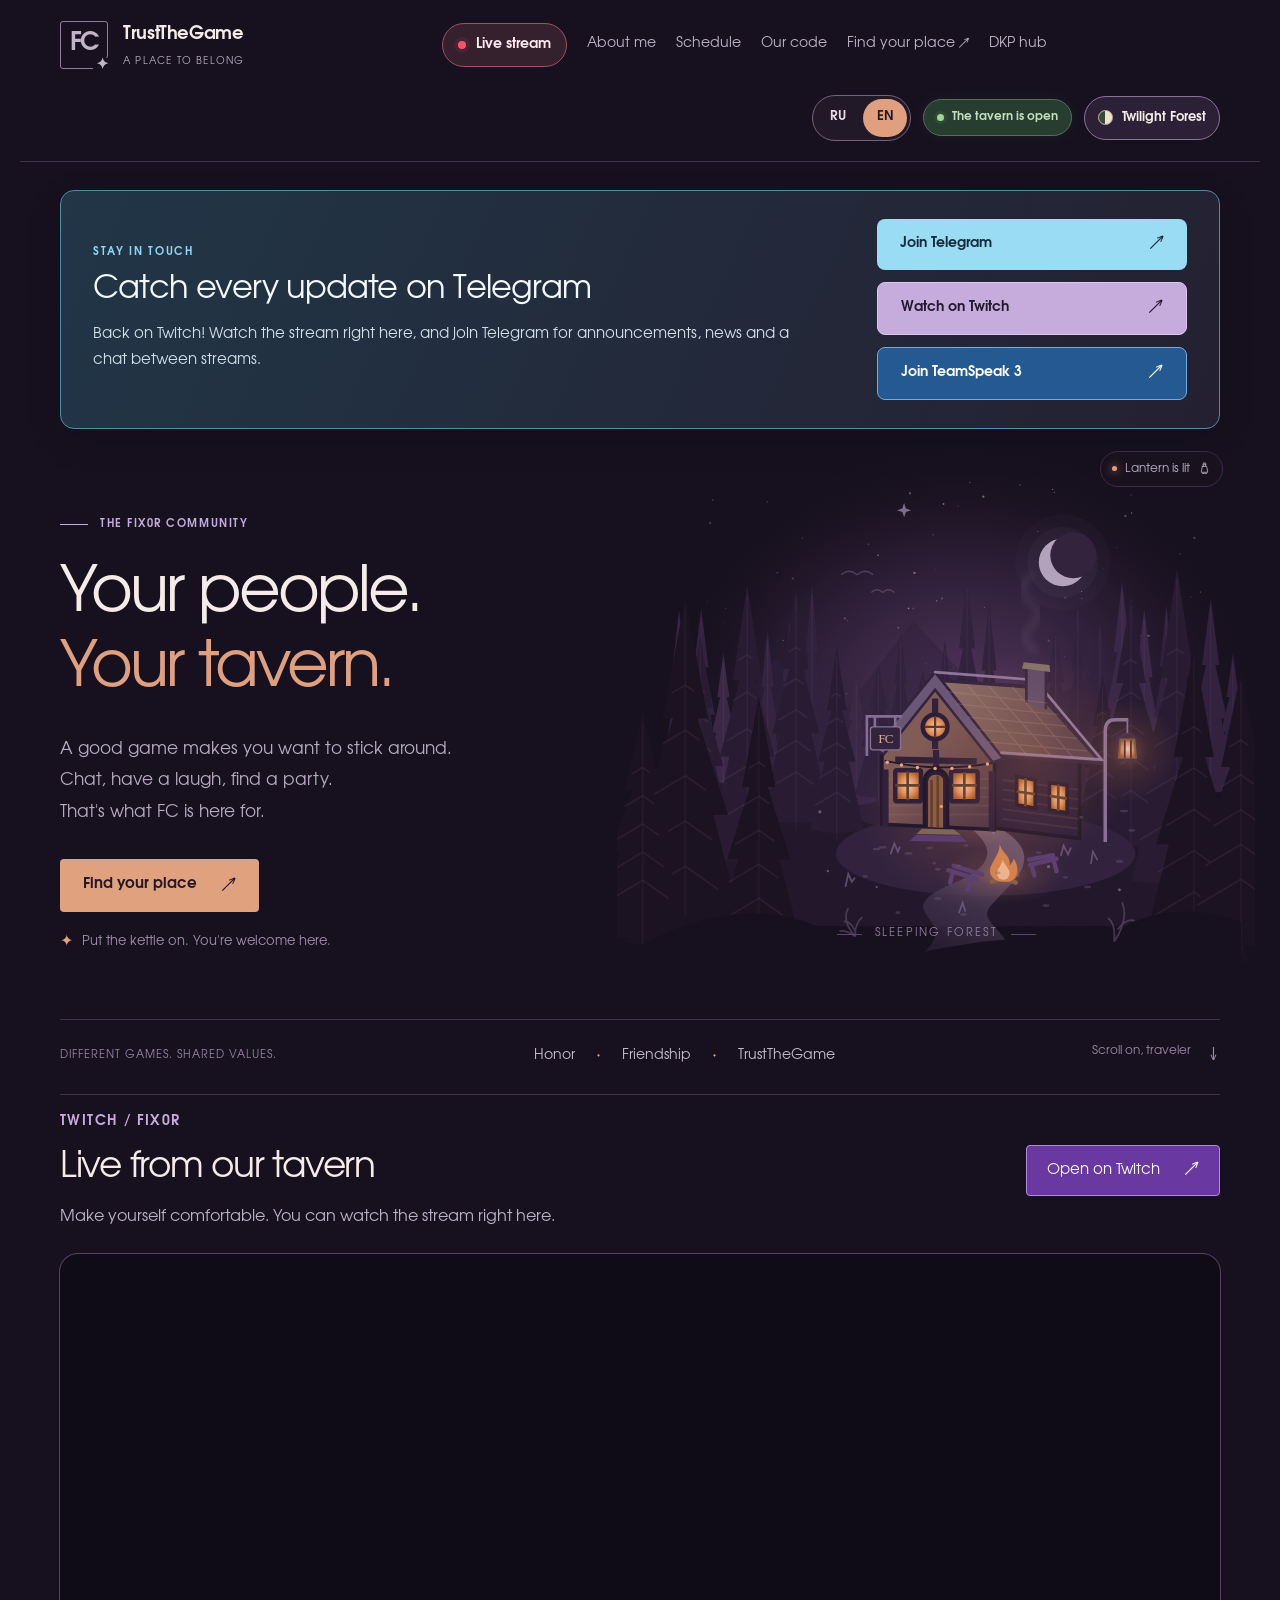
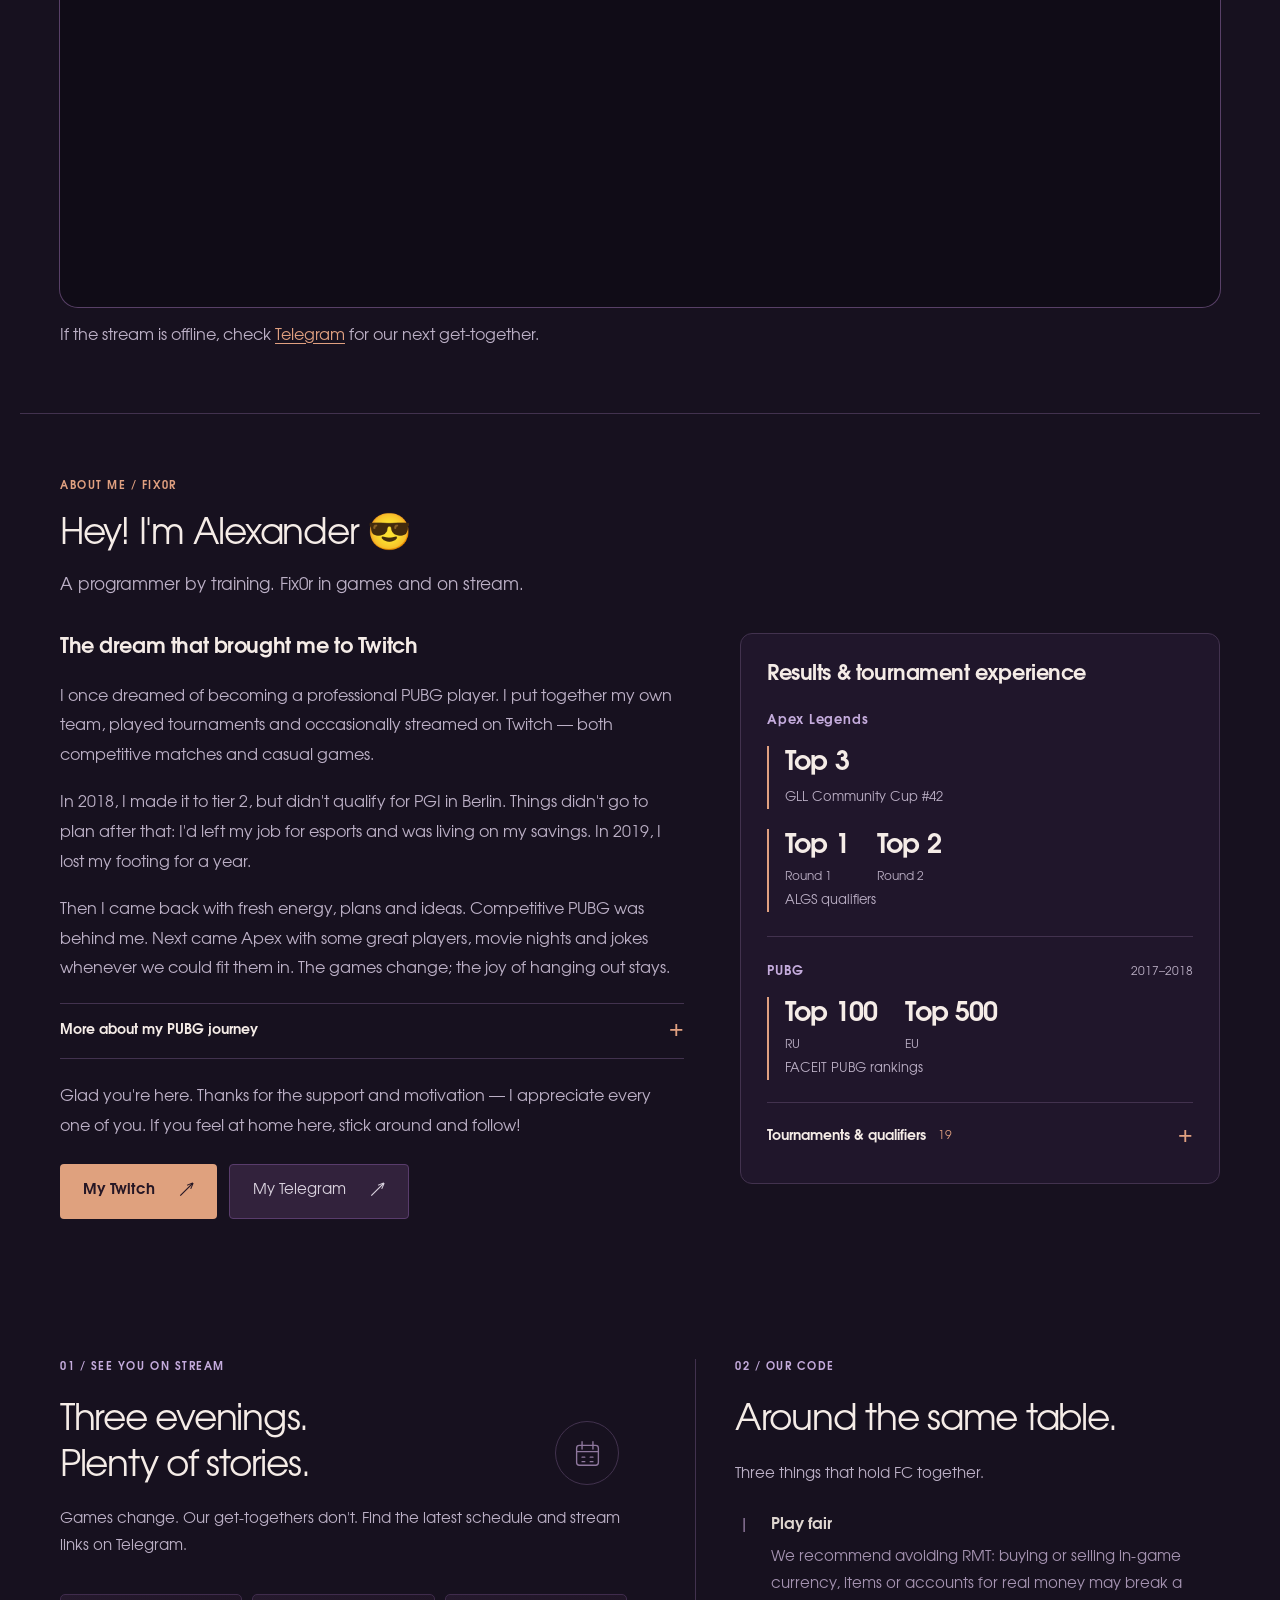
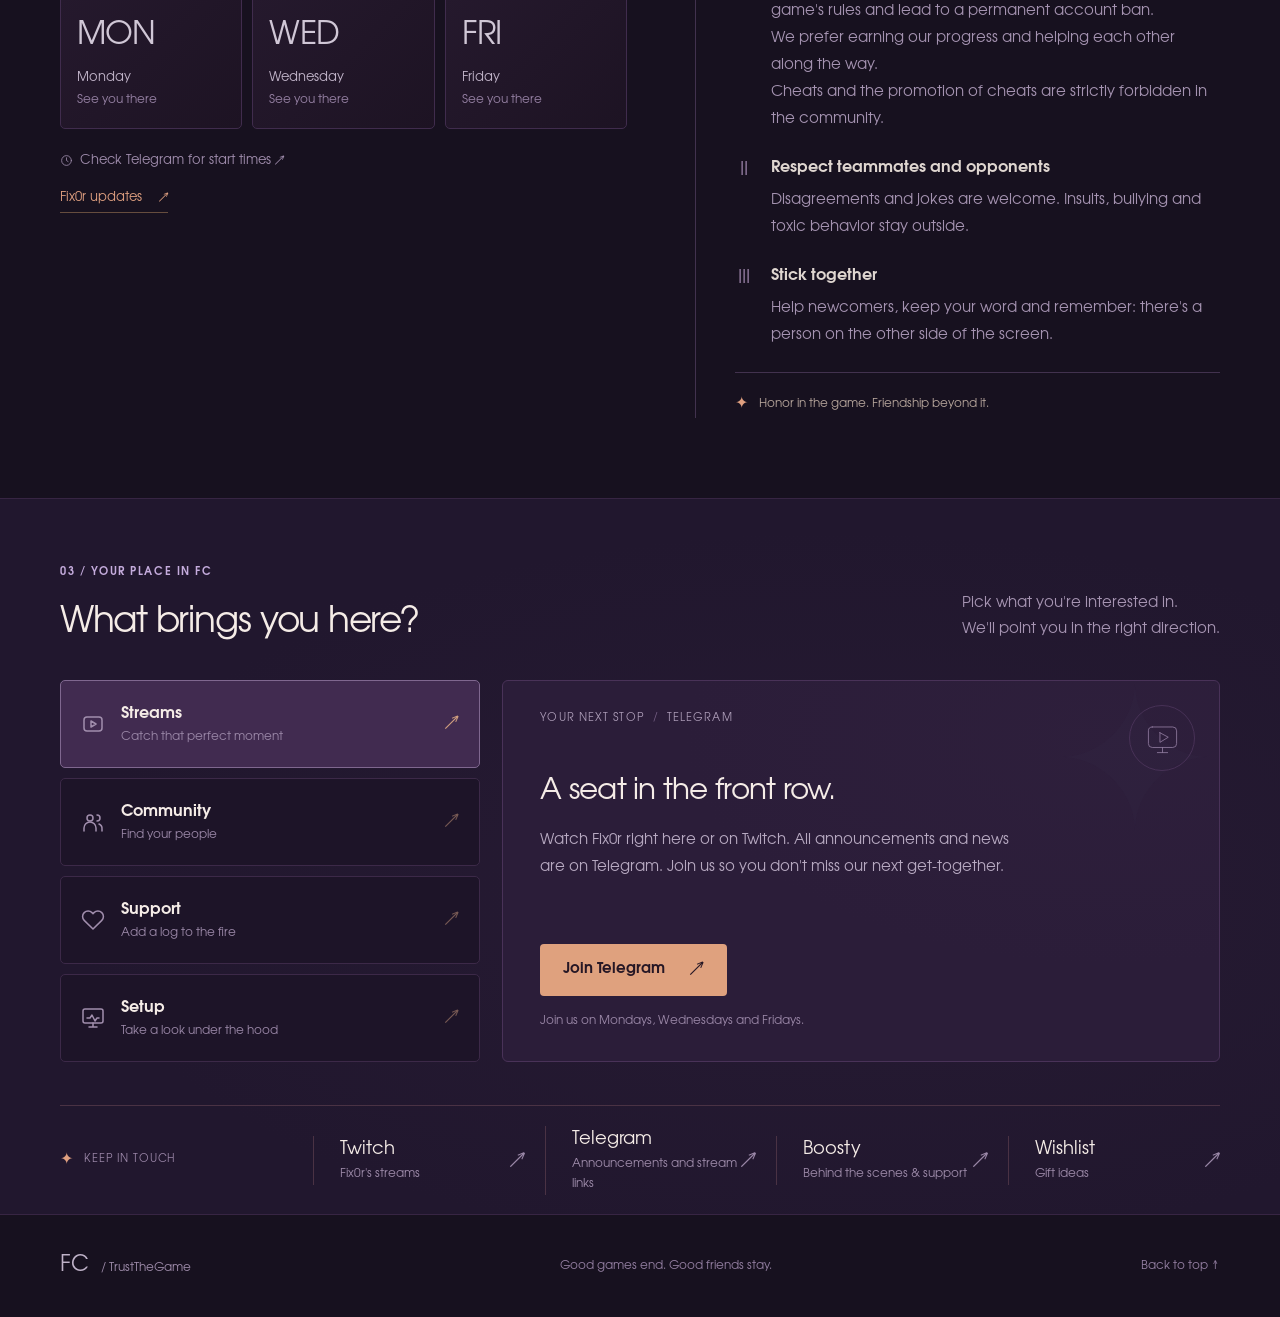
==== commit 2be0d875: "Add Followish wishlist to homepage support and platform links" ====
--- a/en/index.html
+++ b/en/index.html
@@ -12,7 +12,7 @@
   <script src="/theme.js?v=3"></script>
   <link rel="stylesheet" href="/style.css?v=8">
   <link rel="preload" href="/fonts/URWGothic-Book.otf" as="font" type="font/otf" crossorigin>
-  <link rel="stylesheet" href="/typography.css">
+  <link rel="stylesheet" href="/typography.css?v=2">
   <link rel="stylesheet" href="/telegram-notice.css?v=5">
   <link rel="stylesheet" href="/twitch-player.css?v=1">
   <link rel="stylesheet" href="/stream-navigation.css?v=1">
@@ -20,8 +20,9 @@
   <link rel="stylesheet" href="/about.css?v=1">
   <link rel="stylesheet" href="/language.css?v=1">
   <script src="/app.js?v=2" defer></script>
+  <script src="/metrics.js?v=2" defer></script>
 </head>
-<body class="site-home">
+<body class="site-home" data-metrics-page="home">
   <a class="skip-link" href="#main">Skip to content</a>
   <header class="header wrap">
     <a class="brand" href="#home" aria-label="FC / TrustTheGame — home">
@@ -232,11 +233,14 @@
               <span class="panel-footnote">Server: <strong style="overflow-wrap:anywhere">sleepingforest.cleanvoice.ru</strong><br>You&#x27;ll need TeamSpeak 3 installed. If the button doesn&#x27;t work, open Connections → Connect and enter the server address.</span>
             </div>
             <div id="panel-support" class="interest-panel" role="tabpanel" aria-labelledby="tab-support" tabindex="0" hidden>
-              <span class="panel-tag">YOUR NEXT STOP <span aria-hidden="true">/</span> BOOSTY</span>
+              <span class="panel-tag">YOUR NEXT STOP <span aria-hidden="true">/</span> SUPPORT</span>
               <div class="panel-emblem" aria-hidden="true"><svg viewBox="0 0 64 64"><path d="M32 55 11 34a13 13 0 0 1 18-19l3 3 3-3a13 13 0 0 1 18 19L32 55Z"/><path d="m32 25 2 6 6 1-6 2-2 6-2-6-6-2 6-1 2-6Z"/></svg></div>
               <h3>Keep the fire burning.</h3>
               <p>On Boosty: the story of FC, life behind the stream, bots and Fix0r&#x27;s tech experiments. Your support keeps it all going. And you don&#x27;t need a subscription to belong here.</p>
-              <a class="button primary" href="https://boosty.to/fix0r" target="_blank" rel="noopener noreferrer">Visit Boosty <span aria-hidden="true">↗</span></a>
+              <div class="community-actions">
+                <a class="button primary" href="https://boosty.to/fix0r" target="_blank" rel="noopener noreferrer">Visit Boosty <span aria-hidden="true">↗</span></a>
+                <a class="button secondary" href="https://followish.io/app/wishlists/phyn38iezvdkqs" target="_blank" rel="noopener noreferrer">Open wishlist <span aria-hidden="true">↗</span></a>
+              </div>
               <span class="panel-footnote">Thanks for keeping the tavern going.</span>
             </div>
             <div id="panel-setup" class="interest-panel setup-panel" role="tabpanel" aria-labelledby="tab-setup" tabindex="0" hidden>
@@ -254,6 +258,7 @@
           <a class="place" href="https://www.twitch.tv/fix0r" target="_blank" rel="noopener noreferrer"><span><strong>Twitch</strong><small>Fix0r&#x27;s streams</small></span><span aria-hidden="true">↗</span></a>
           <a class="place" href="https://t.me/fix0rStream" target="_blank" rel="noopener noreferrer"><span><strong>Telegram</strong><small>Announcements and stream links</small></span><span aria-hidden="true">↗</span></a>
           <a class="place" href="https://boosty.to/fix0r" target="_blank" rel="noopener noreferrer"><span><strong>Boosty</strong><small>Behind the scenes &amp; support</small></span><span aria-hidden="true">↗</span></a>
+          <a class="place" href="https://followish.io/app/wishlists/phyn38iezvdkqs" target="_blank" rel="noopener noreferrer"><span><strong>Wishlist</strong><small>Gift ideas</small></span><span aria-hidden="true">↗</span></a>
         </div>
       </div>
     </section>
--- a/typography.css
+++ b/typography.css
@@ -91,7 +91,7 @@
 .specs, .full-setup { font-size: 14px; line-height: 1.65; }
 .specs > div { padding: 9px 0; }
 .specs dd { overflow-wrap: anywhere; }
-.places { grid-template-columns: 1.1fr 1fr 1fr 1fr; gap: 20px; }
+.places { grid-template-columns: 1.1fr repeat(4, minmax(0, 1fr)); gap: 20px; }
 .places-label { font-size: 11px; letter-spacing: .08em; }
 .place strong { font-size: 18px; }
 .place small { font-size: 12px; line-height: 1.65; }
@@ -110,7 +110,7 @@
   .navigator { grid-template-columns: .9fr 1.3fr; }
   .interest { padding: 17px 14px; gap: 12px; }
   .interest-panel { padding: 27px; }
-  .places { grid-template-columns: repeat(3, 1fr); gap: 20px; padding: 24px 0; }
+  .places { grid-template-columns: repeat(4, minmax(0, 1fr)); gap: 20px; padding: 24px 0; }
   .places-label { grid-column: 1 / -1; }
   .places > .place:nth-child(2) { border-left: 0; padding-left: 0; }
 }
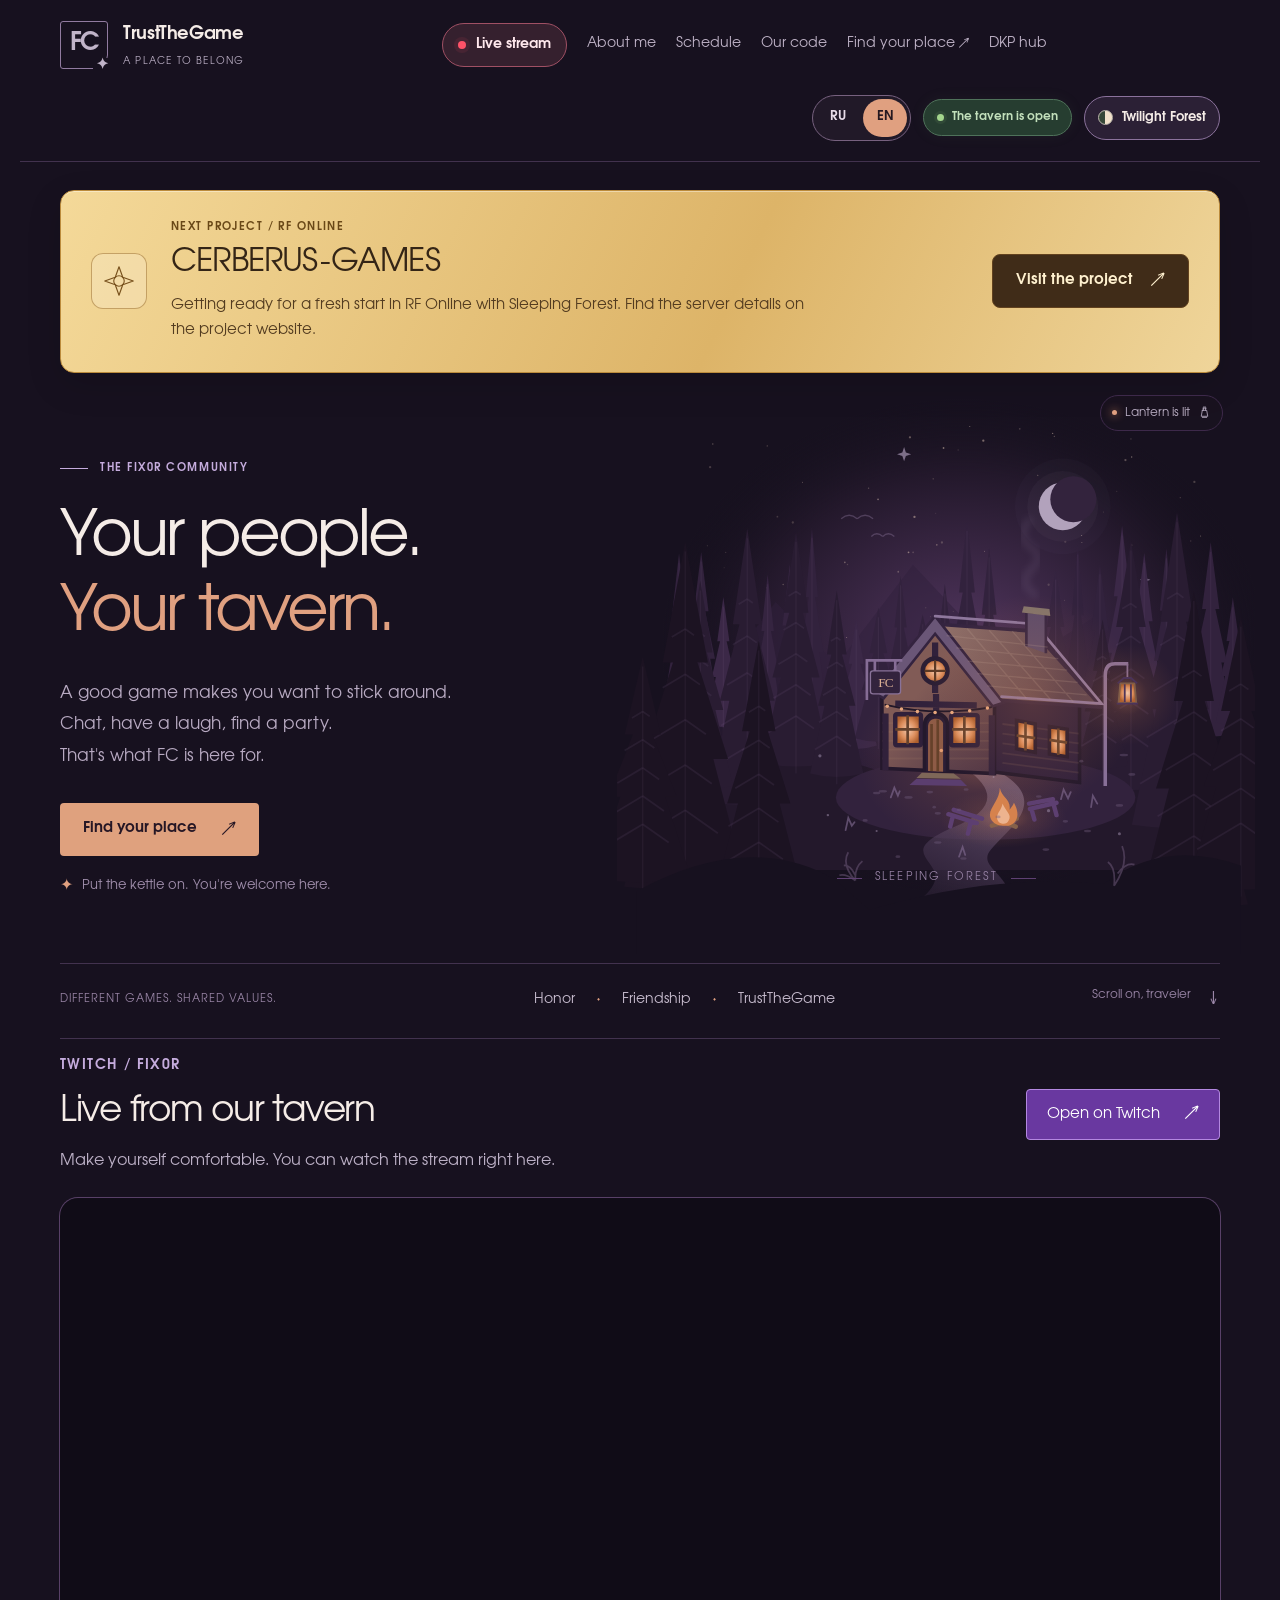
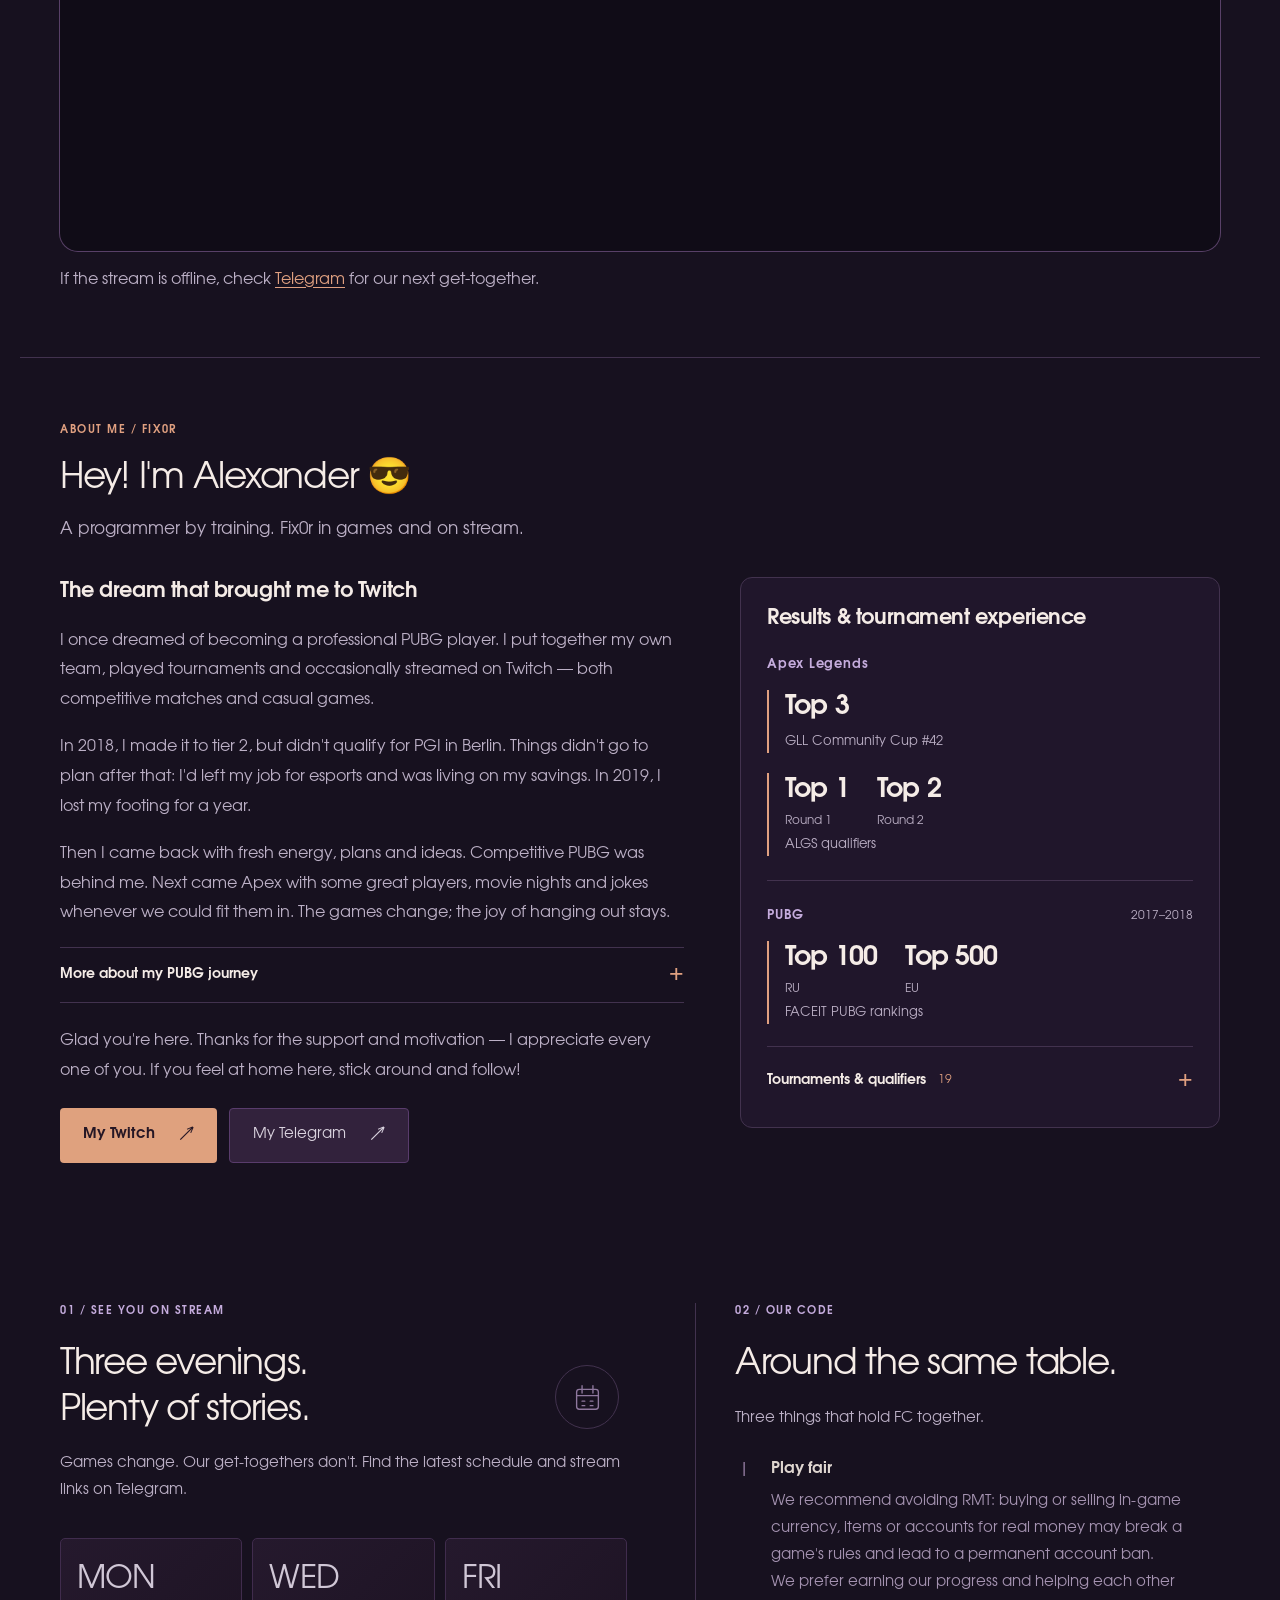
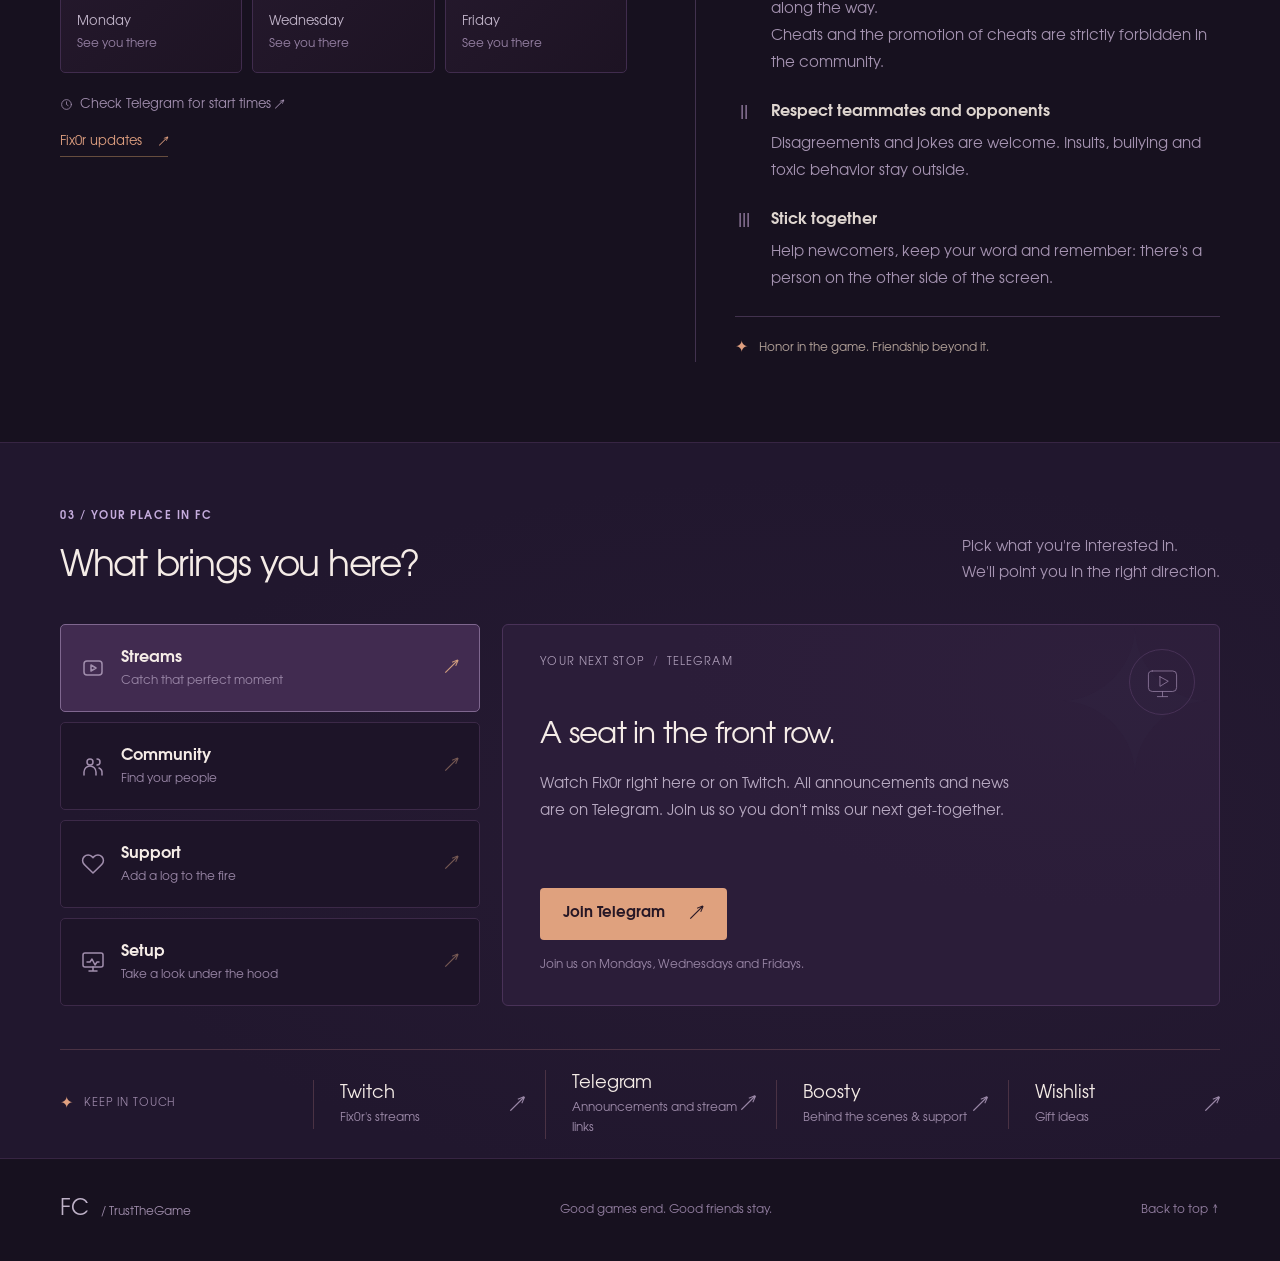
==== commit 59ed2c08: "Show gold CERBERUS-GAMES announcement and preserve hidden community banner" ====
--- a/en/index.html
+++ b/en/index.html
@@ -17,10 +17,11 @@
   <link rel="stylesheet" href="/twitch-player.css?v=1">
   <link rel="stylesheet" href="/stream-navigation.css?v=1">
   <link rel="stylesheet" href="/theme.css?v=4">
+  <link rel="stylesheet" href="/project-notice.css?v=1">
   <link rel="stylesheet" href="/about.css?v=1">
   <link rel="stylesheet" href="/language.css?v=1">
   <script src="/app.js?v=2" defer></script>
-  <script src="/metrics.js?v=2" defer></script>
+  <script src="/metrics.js?v=3" defer></script>
 </head>
 <body class="site-home" data-metrics-page="home">
   <a class="skip-link" href="#main">Skip to content</a>
@@ -39,7 +40,19 @@
     <div class="header-tools"><div class="language-switch" role="group" aria-label="Site language"><a href="/?lang=ru" data-language="ru" lang="ru" hreflang="ru" aria-label="Русский">RU</a><a href="/en/?lang=en" data-language="en" lang="en" hreflang="en" aria-label="English" aria-current="true">EN</a></div><span class="welcome-badge" aria-label="The tavern is open"><span class="welcome-dot" aria-hidden="true"></span>The tavern is open</span><button class="theme-toggle" type="button" data-theme-toggle aria-label="Forest &amp; Cream theme" aria-pressed="false" hidden><span class="theme-swatch" aria-hidden="true"></span><span data-theme-label>Twilight Forest</span></button></div>
   </header>
   <main id="main">
-    <section class="telegram-notice wrap" aria-labelledby="telegram-title">
+    <section id="cerberus-notice" class="project-notice wrap" aria-labelledby="cerberus-title">
+      <div class="project-notice-card">
+        <div class="project-notice-mark" aria-hidden="true"><svg viewBox="0 0 48 48"><path d="m24 5 5 14 14 5-14 5-5 14-5-14L5 24l14-5Z"/><circle cx="24" cy="24" r="7"/></svg></div>
+        <div class="project-notice-copy">
+          <p class="project-notice-kicker">NEXT PROJECT / RF ONLINE</p>
+          <h2 id="cerberus-title">CERBERUS-GAMES</h2>
+          <p>Getting ready for a fresh start in RF Online with Sleeping Forest. Find the server details on the project website.</p>
+        </div>
+        <a class="button project-notice-action" href="https://cerberus-games.com/ads?r=mFix0r" target="_blank" rel="noopener noreferrer">Visit the project <span aria-hidden="true">↗</span></a>
+      </div>
+    </section>
+    <!-- Previous community announcement is kept for reuse. See docs/homepage-announcement.md. -->
+    <section id="community-notice" class="telegram-notice wrap" aria-labelledby="telegram-title" hidden>
       <div class="telegram-notice-card">
         <div class="telegram-notice-copy">
           <p class="telegram-kicker">STAY IN TOUCH</p>
--- a/project-notice.css
+++ b/project-notice.css
@@ -0,0 +1,35 @@
+/* Gold project announcement. The previous community banner stays reusable. */
+.project-notice { padding-top:28px; }
+.project-notice-card {
+  display:grid; grid-template-columns:56px minmax(0,1fr) auto; align-items:center;
+  gap:24px; padding:28px 30px; border:1px solid #bb8b3c; border-radius:14px;
+  background:linear-gradient(115deg,#f4d999 0%,#ddb468 58%,#efd59a 100%);
+  box-shadow:0 12px 35px #0002, inset 0 1px 0 #fff6;
+  color:#342516;
+}
+.project-notice-mark {
+  display:grid; place-items:center; width:56px; height:56px;
+  border:1px solid #95672280; border-radius:12px; background:#fff3;
+}
+.project-notice-mark svg { width:36px; height:36px; fill:none; stroke:#77501c; stroke-width:1.5; }
+.project-notice-copy { min-width:0; }
+.project-notice-kicker { margin:0 0 8px; color:#694817; font-size:11px; font-weight:700; letter-spacing:.13em; line-height:1.6; }
+.project-notice h2 { margin:0 0 10px; color:#342516; font-size:clamp(24px,2.5vw,34px); line-height:1.2; letter-spacing:-.025em; overflow-wrap:anywhere; }
+.project-notice-copy>p:last-child { max-width:650px; margin:0; color:#533c20; font-size:15px; line-height:1.7; }
+.project-notice .project-notice-action { background:#402c18; border:1px solid #62421e; border-radius:8px; color:#fff1cf; font-weight:700; gap:18px; white-space:nowrap; }
+.project-notice .project-notice-action:hover { background:#563b1e; }
+.project-notice .project-notice-action:focus-visible { outline:3px solid #402c18; outline-offset:4px; }
+[data-theme="forest"] .site-home .project-notice-card { background:linear-gradient(115deg,#f6dda2,#e4be77 65%,#efd5a0); box-shadow:0 12px 32px #68451b14,inset 0 1px 0 #fff8; }
+@media(max-width:900px) {
+  .project-notice-card { grid-template-columns:48px minmax(0,1fr); gap:18px; }
+  .project-notice-mark { width:48px; height:48px; }
+  .project-notice-action { grid-column:1/-1; justify-self:start; }
+}
+@media(max-width:600px) {
+  .project-notice { padding-top:20px; }
+  .project-notice-card { grid-template-columns:minmax(0,1fr); padding:24px 20px; gap:20px; }
+  .project-notice-mark { display:none; }
+  .project-notice-kicker { font-size:10px; letter-spacing:.1em; }
+  .project-notice-copy>p:last-child { font-size:14px; }
+  .project-notice .project-notice-action { width:100%; white-space:normal; font-size:14px; }
+}
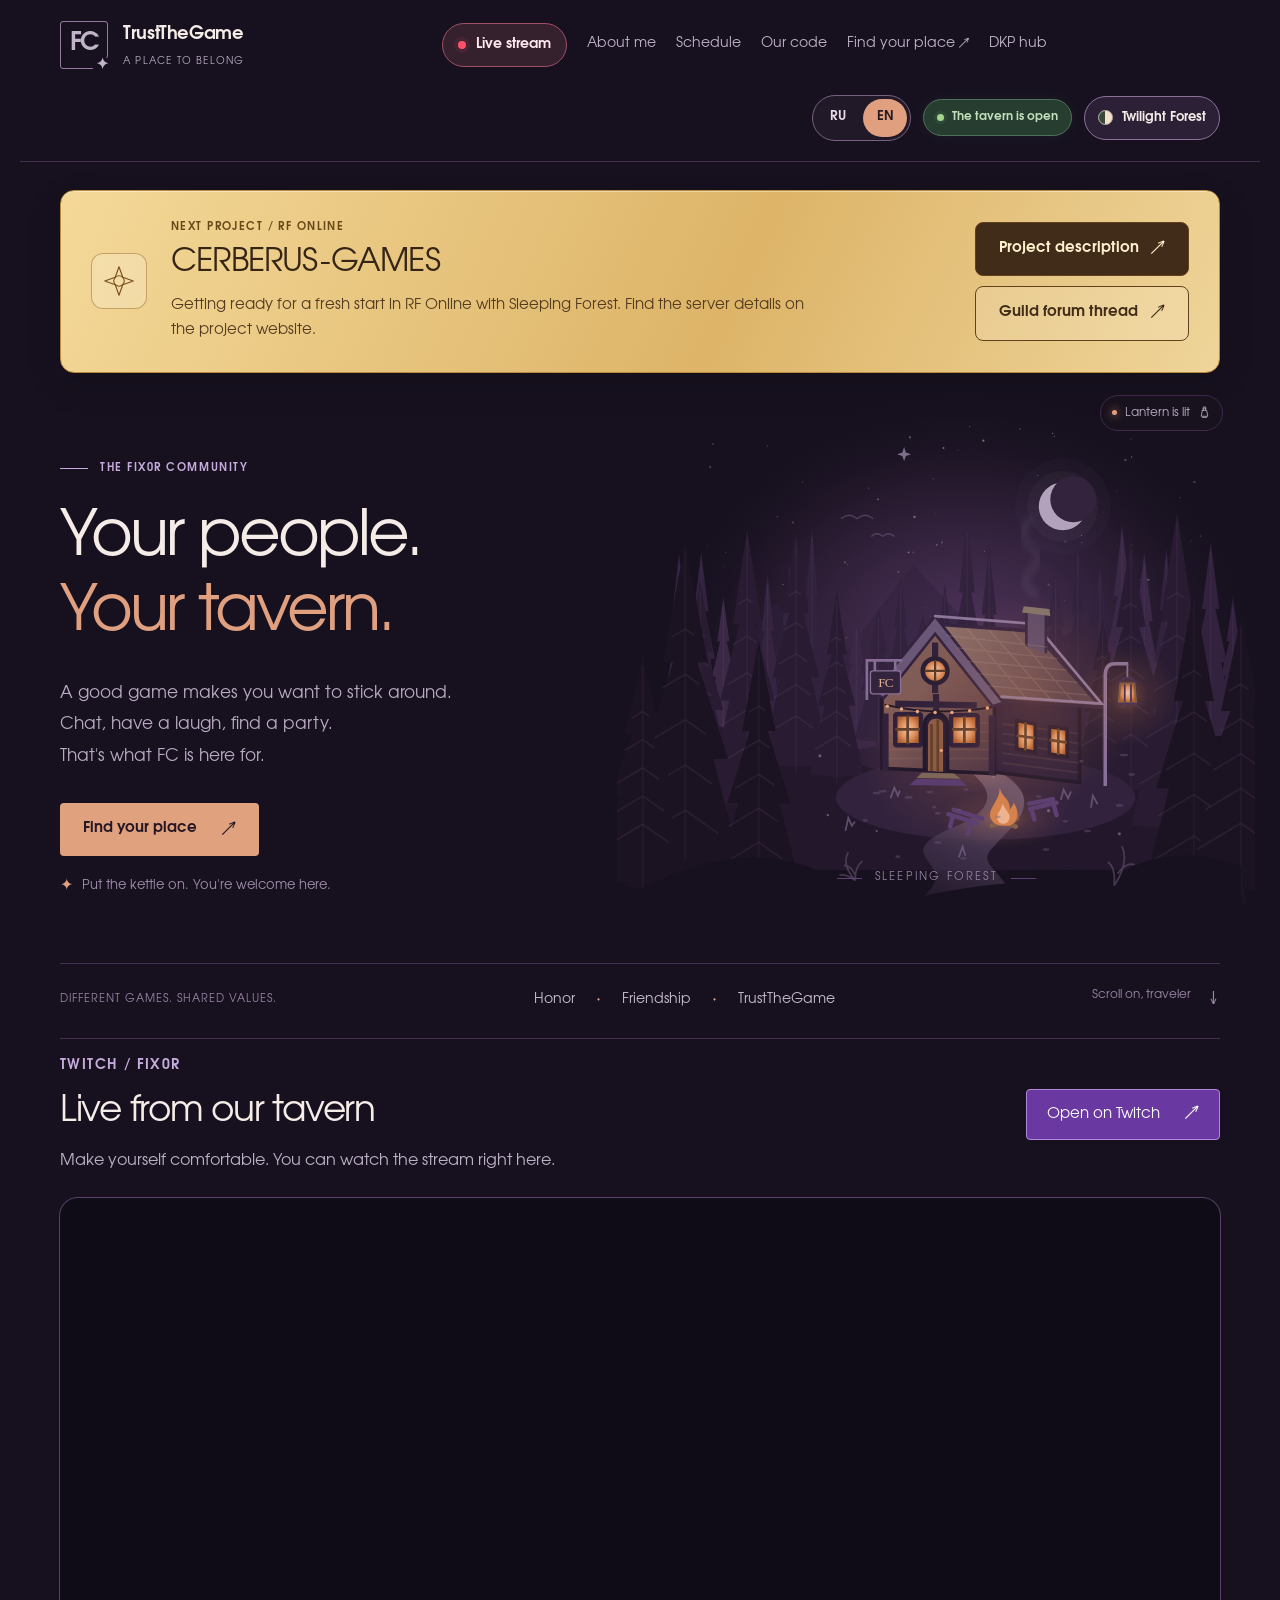
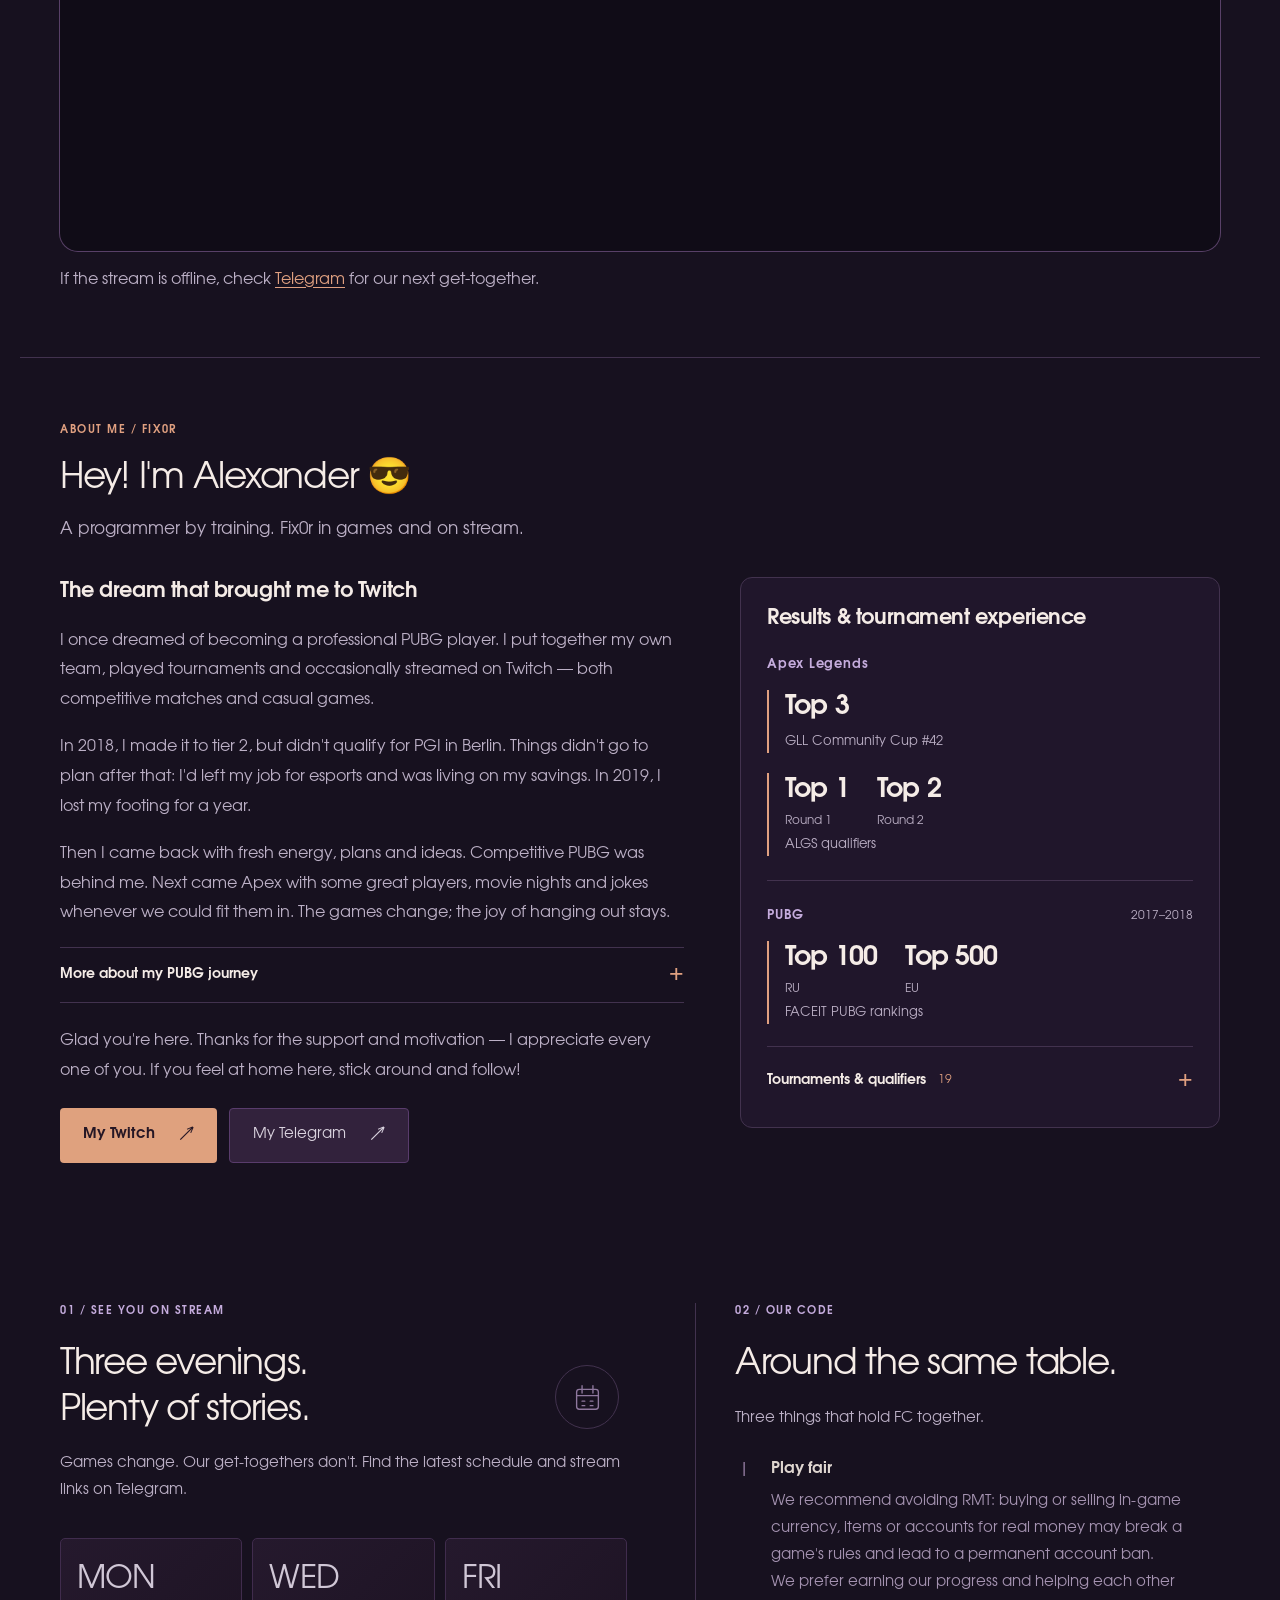
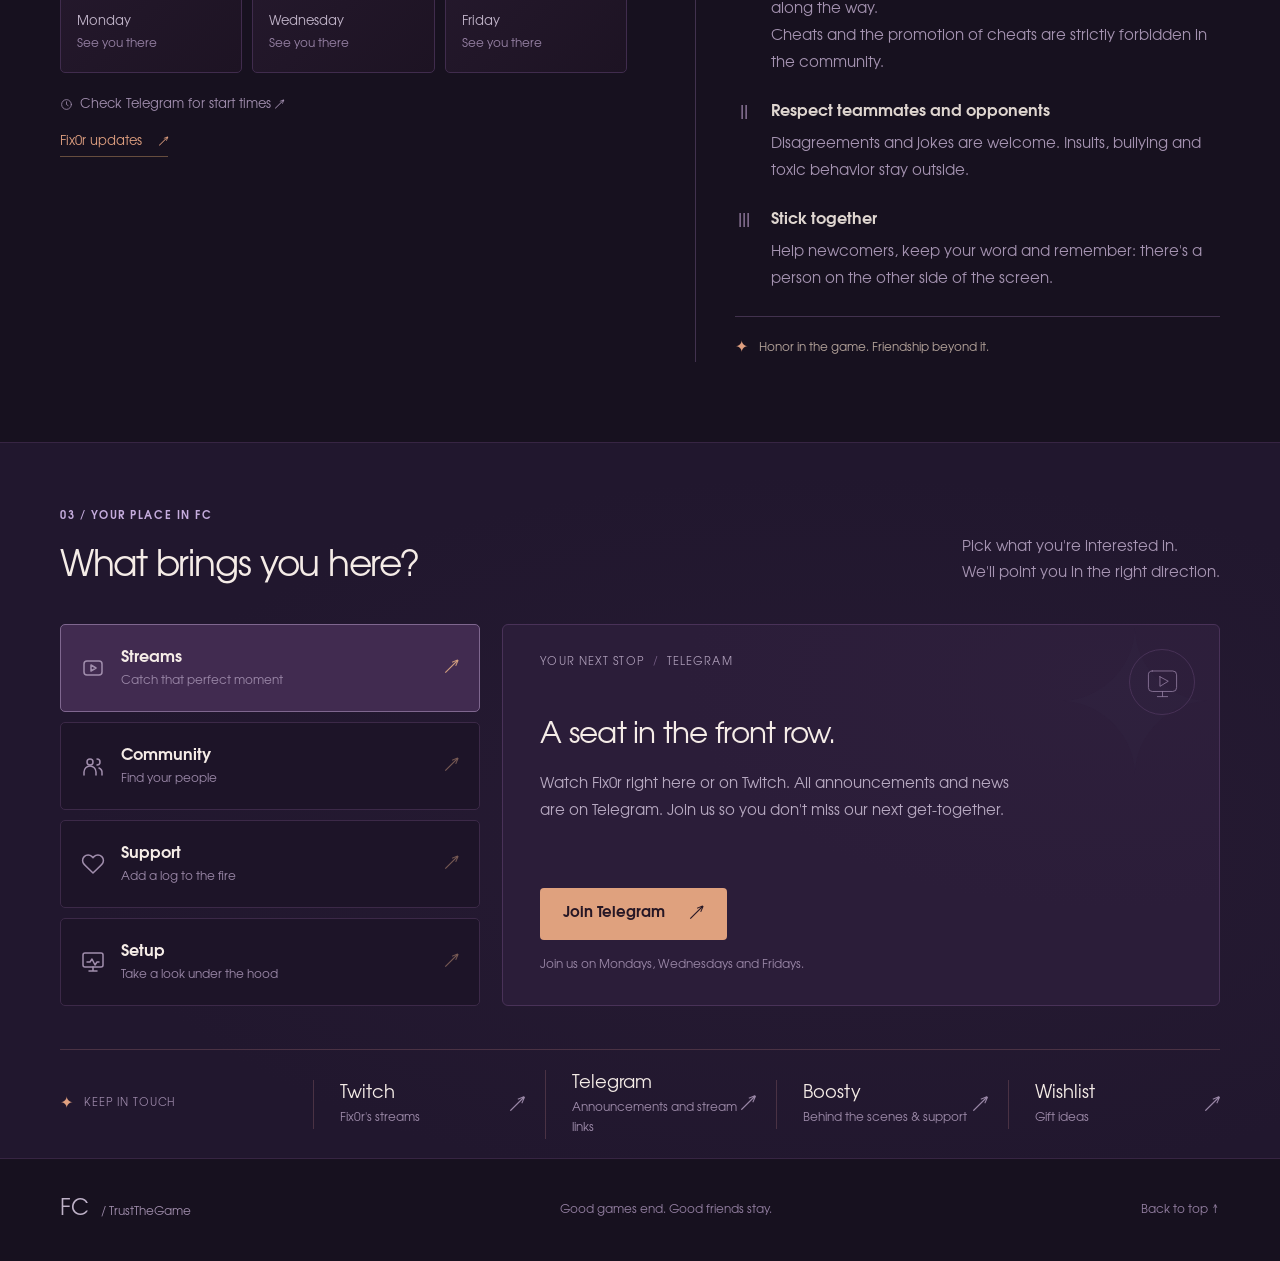
==== commit b456e9a4: "Add project description and guild forum buttons to Cerberus announcement" ====
--- a/en/index.html
+++ b/en/index.html
@@ -17,11 +17,11 @@
   <link rel="stylesheet" href="/twitch-player.css?v=1">
   <link rel="stylesheet" href="/stream-navigation.css?v=1">
   <link rel="stylesheet" href="/theme.css?v=4">
-  <link rel="stylesheet" href="/project-notice.css?v=1">
+  <link rel="stylesheet" href="/project-notice.css?v=2">
   <link rel="stylesheet" href="/about.css?v=1">
   <link rel="stylesheet" href="/language.css?v=1">
   <script src="/app.js?v=2" defer></script>
-  <script src="/metrics.js?v=3" defer></script>
+  <script src="/metrics.js?v=4" defer></script>
 </head>
 <body class="site-home" data-metrics-page="home">
   <a class="skip-link" href="#main">Skip to content</a>
@@ -48,7 +48,10 @@
           <h2 id="cerberus-title">CERBERUS-GAMES</h2>
           <p>Getting ready for a fresh start in RF Online with Sleeping Forest. Find the server details on the project website.</p>
         </div>
-        <a class="button project-notice-action" href="https://cerberus-games.com/ads?r=mFix0r" target="_blank" rel="noopener noreferrer">Visit the project <span aria-hidden="true">↗</span></a>
+        <div class="project-notice-actions">
+          <a class="button project-notice-action" href="https://cerberus-games.com/ads?r=mFix0r" target="_blank" rel="noopener noreferrer">Project description <span aria-hidden="true">↗</span></a>
+          <a class="button project-notice-action project-notice-action-secondary" href="https://cerberus-games.com/threads/sleeping-forest-bcc-acc.32598/" target="_blank" rel="noopener noreferrer">Guild forum thread <span aria-hidden="true">↗</span></a>
+        </div>
       </div>
     </section>
     <!-- Previous community announcement is kept for reuse. See docs/homepage-announcement.md. -->
--- a/project-notice.css
+++ b/project-notice.css
@@ -16,14 +16,17 @@
 .project-notice-kicker { margin:0 0 8px; color:#694817; font-size:11px; font-weight:700; letter-spacing:.13em; line-height:1.6; }
 .project-notice h2 { margin:0 0 10px; color:#342516; font-size:clamp(24px,2.5vw,34px); line-height:1.2; letter-spacing:-.025em; overflow-wrap:anywhere; }
 .project-notice-copy>p:last-child { max-width:650px; margin:0; color:#533c20; font-size:15px; line-height:1.7; }
-.project-notice .project-notice-action { background:#402c18; border:1px solid #62421e; border-radius:8px; color:#fff1cf; font-weight:700; gap:18px; white-space:nowrap; }
+.project-notice-actions { display:grid; gap:10px; max-width:300px; }
+.project-notice .project-notice-action { background:#402c18; border:1px solid #62421e; border-radius:8px; color:#fff1cf; font-weight:700; gap:12px; white-space:normal; text-align:center; }
 .project-notice .project-notice-action:hover { background:#563b1e; }
+.project-notice .project-notice-action-secondary { background:#fff2; color:#402c18; }
+.project-notice .project-notice-action-secondary:hover { background:#fff5; }
 .project-notice .project-notice-action:focus-visible { outline:3px solid #402c18; outline-offset:4px; }
 [data-theme="forest"] .site-home .project-notice-card { background:linear-gradient(115deg,#f6dda2,#e4be77 65%,#efd5a0); box-shadow:0 12px 32px #68451b14,inset 0 1px 0 #fff8; }
 @media(max-width:900px) {
   .project-notice-card { grid-template-columns:48px minmax(0,1fr); gap:18px; }
   .project-notice-mark { width:48px; height:48px; }
-  .project-notice-action { grid-column:1/-1; justify-self:start; }
+  .project-notice-actions { grid-column:1/-1; display:flex; flex-wrap:wrap; max-width:none; }
 }
 @media(max-width:600px) {
   .project-notice { padding-top:20px; }
@@ -31,5 +34,6 @@
   .project-notice-mark { display:none; }
   .project-notice-kicker { font-size:10px; letter-spacing:.1em; }
   .project-notice-copy>p:last-child { font-size:14px; }
+  .project-notice-actions { display:grid; }
   .project-notice .project-notice-action { width:100%; white-space:normal; font-size:14px; }
 }
